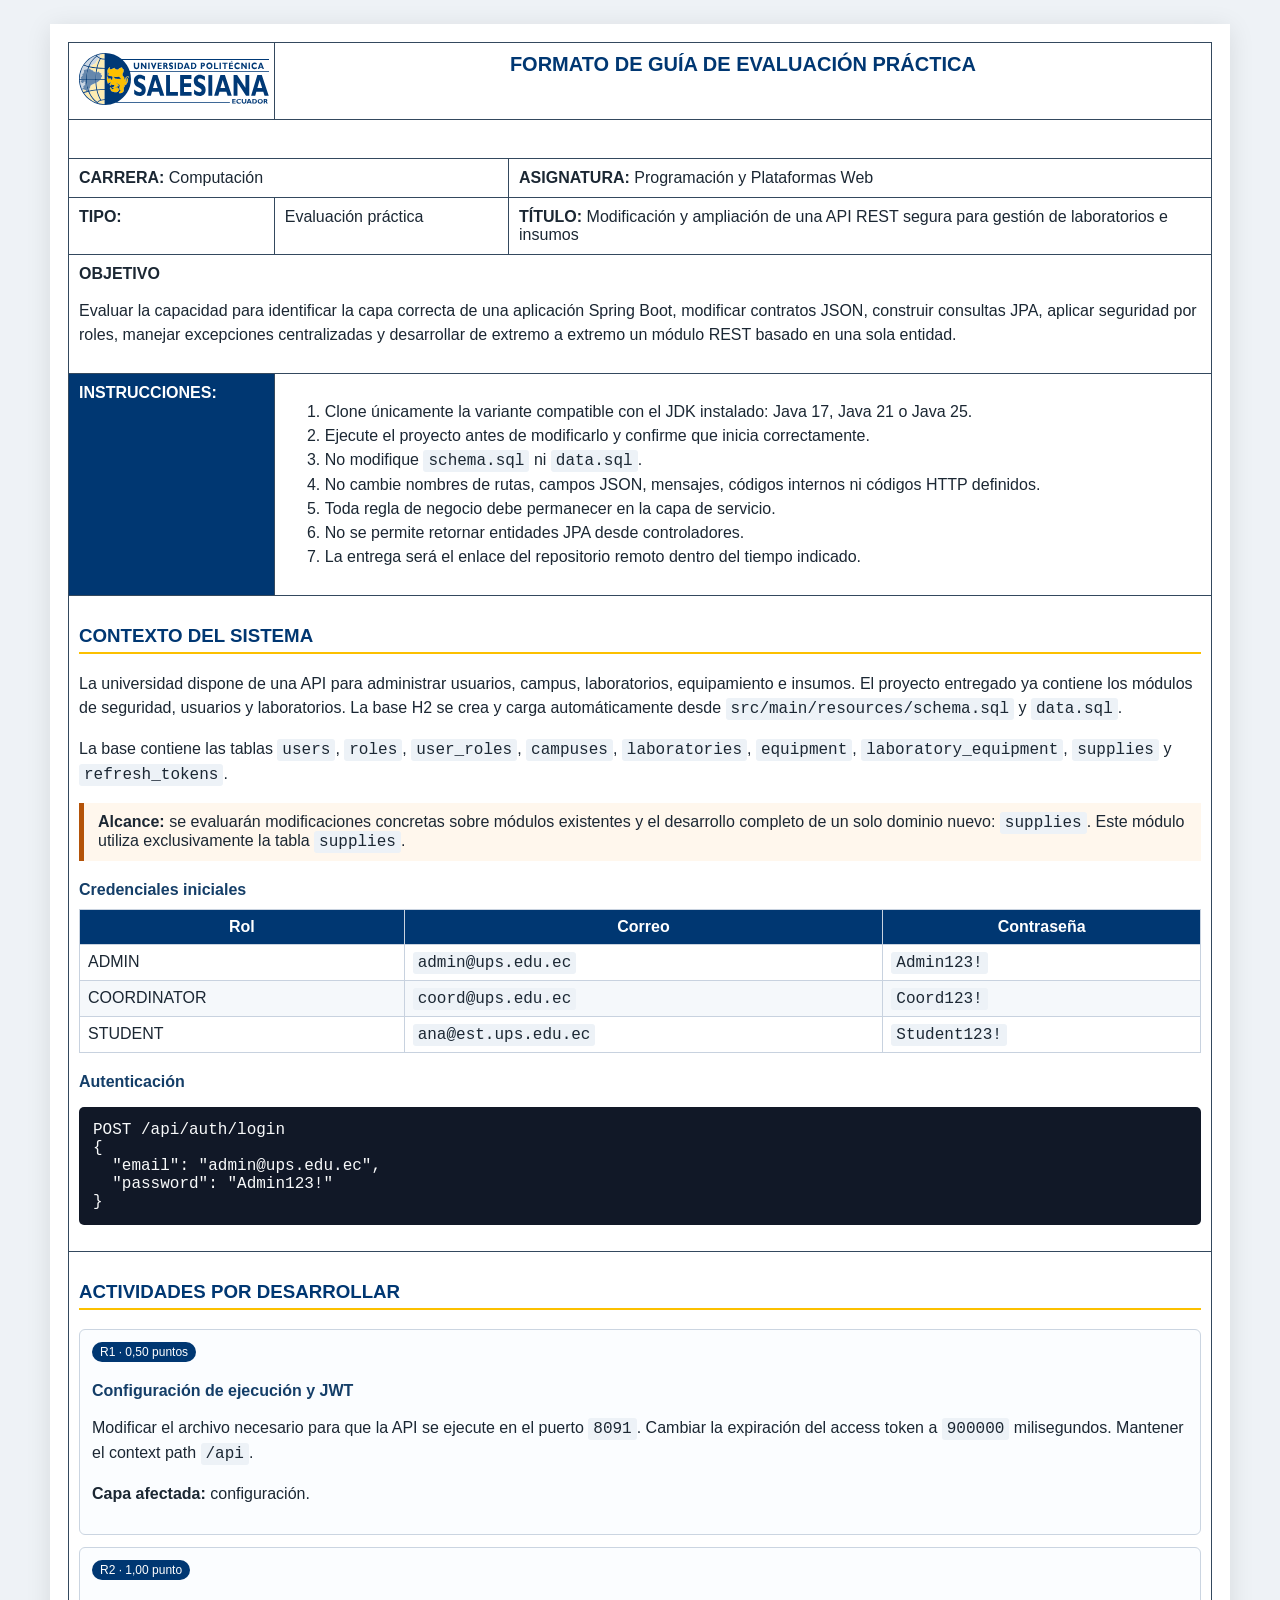
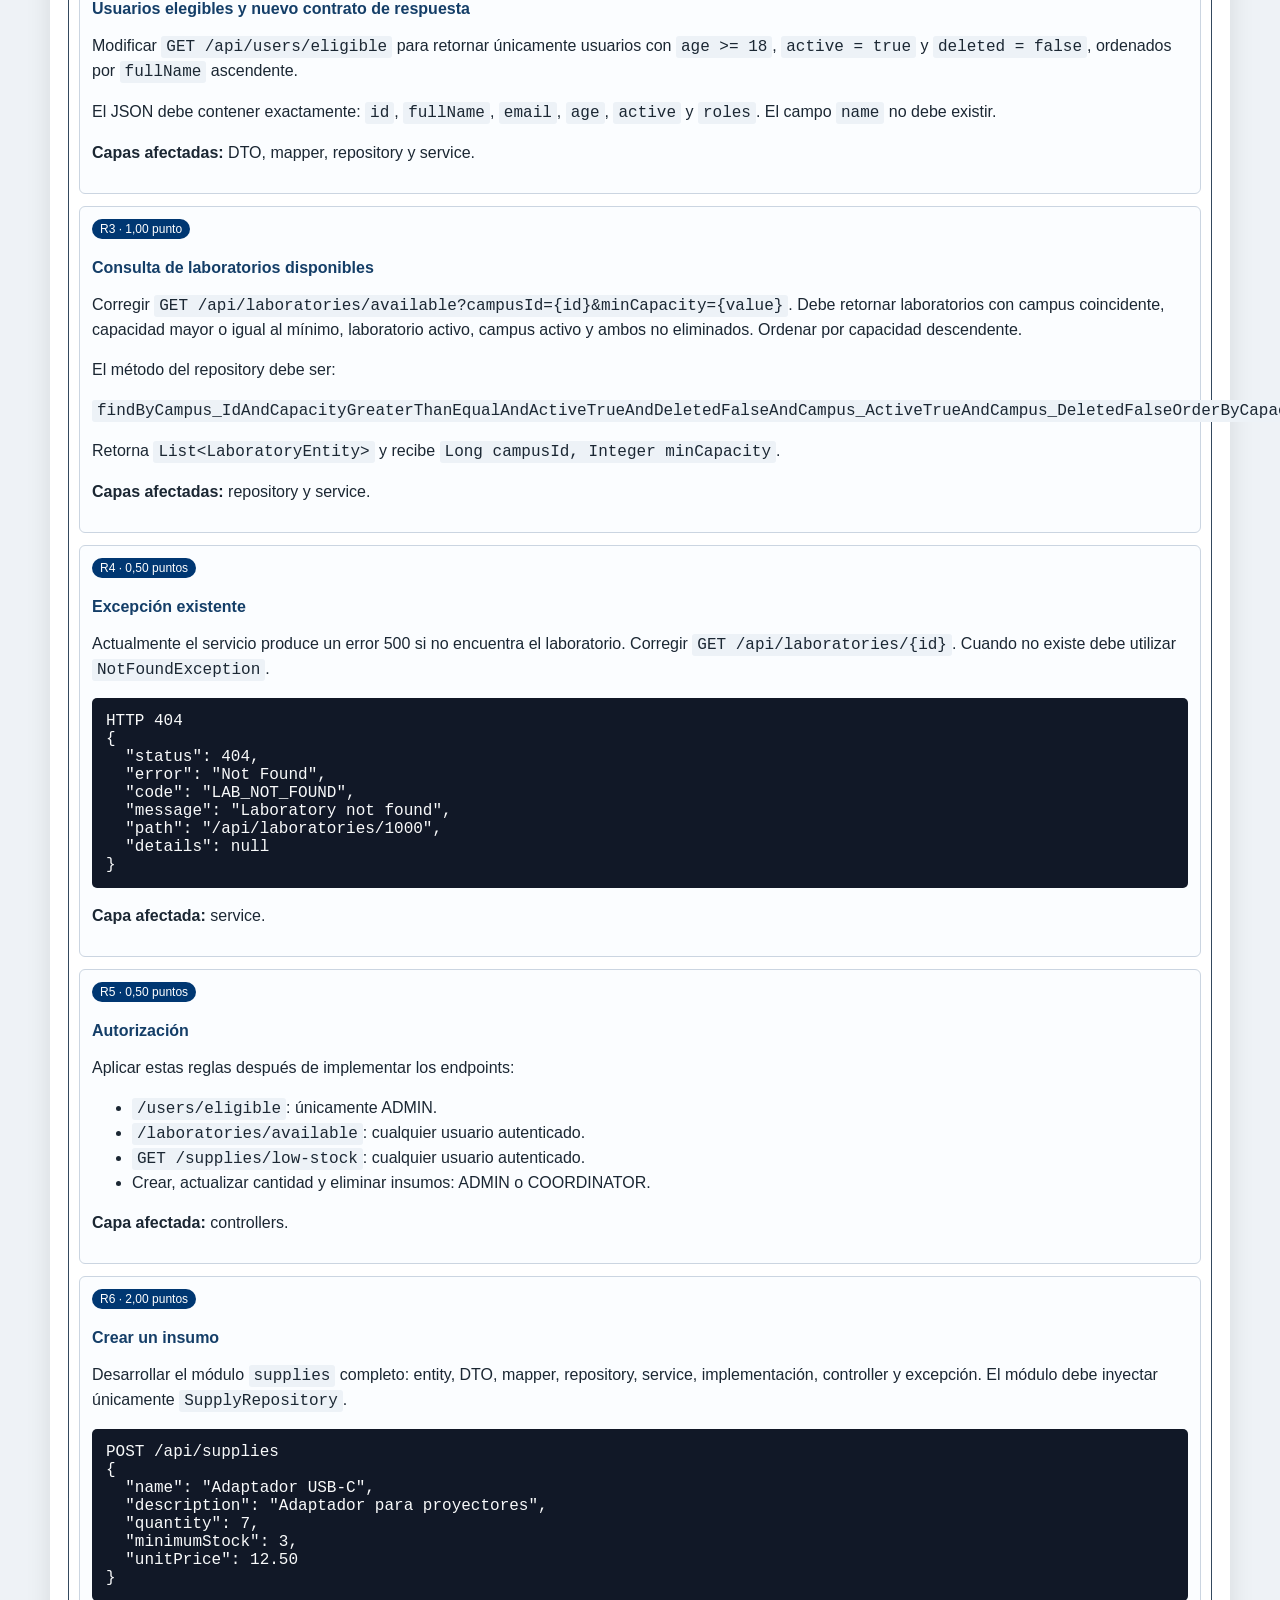
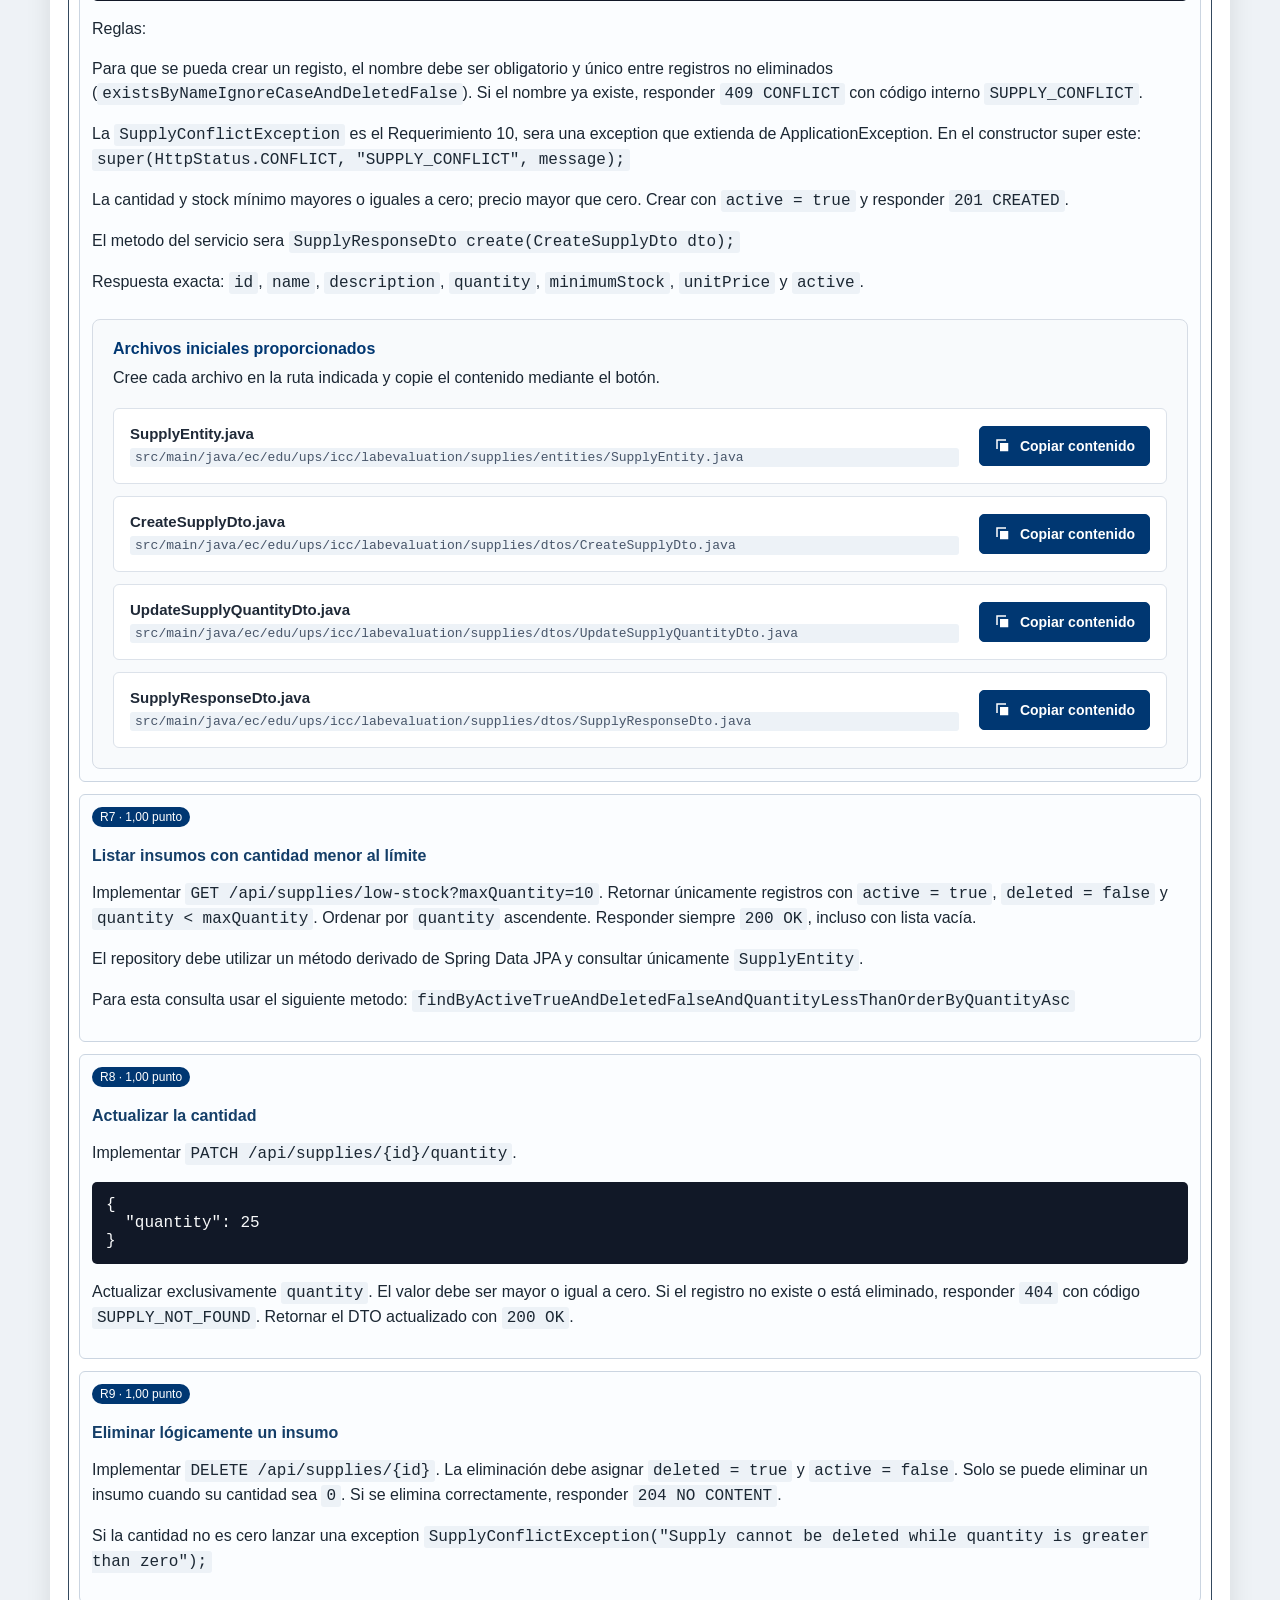
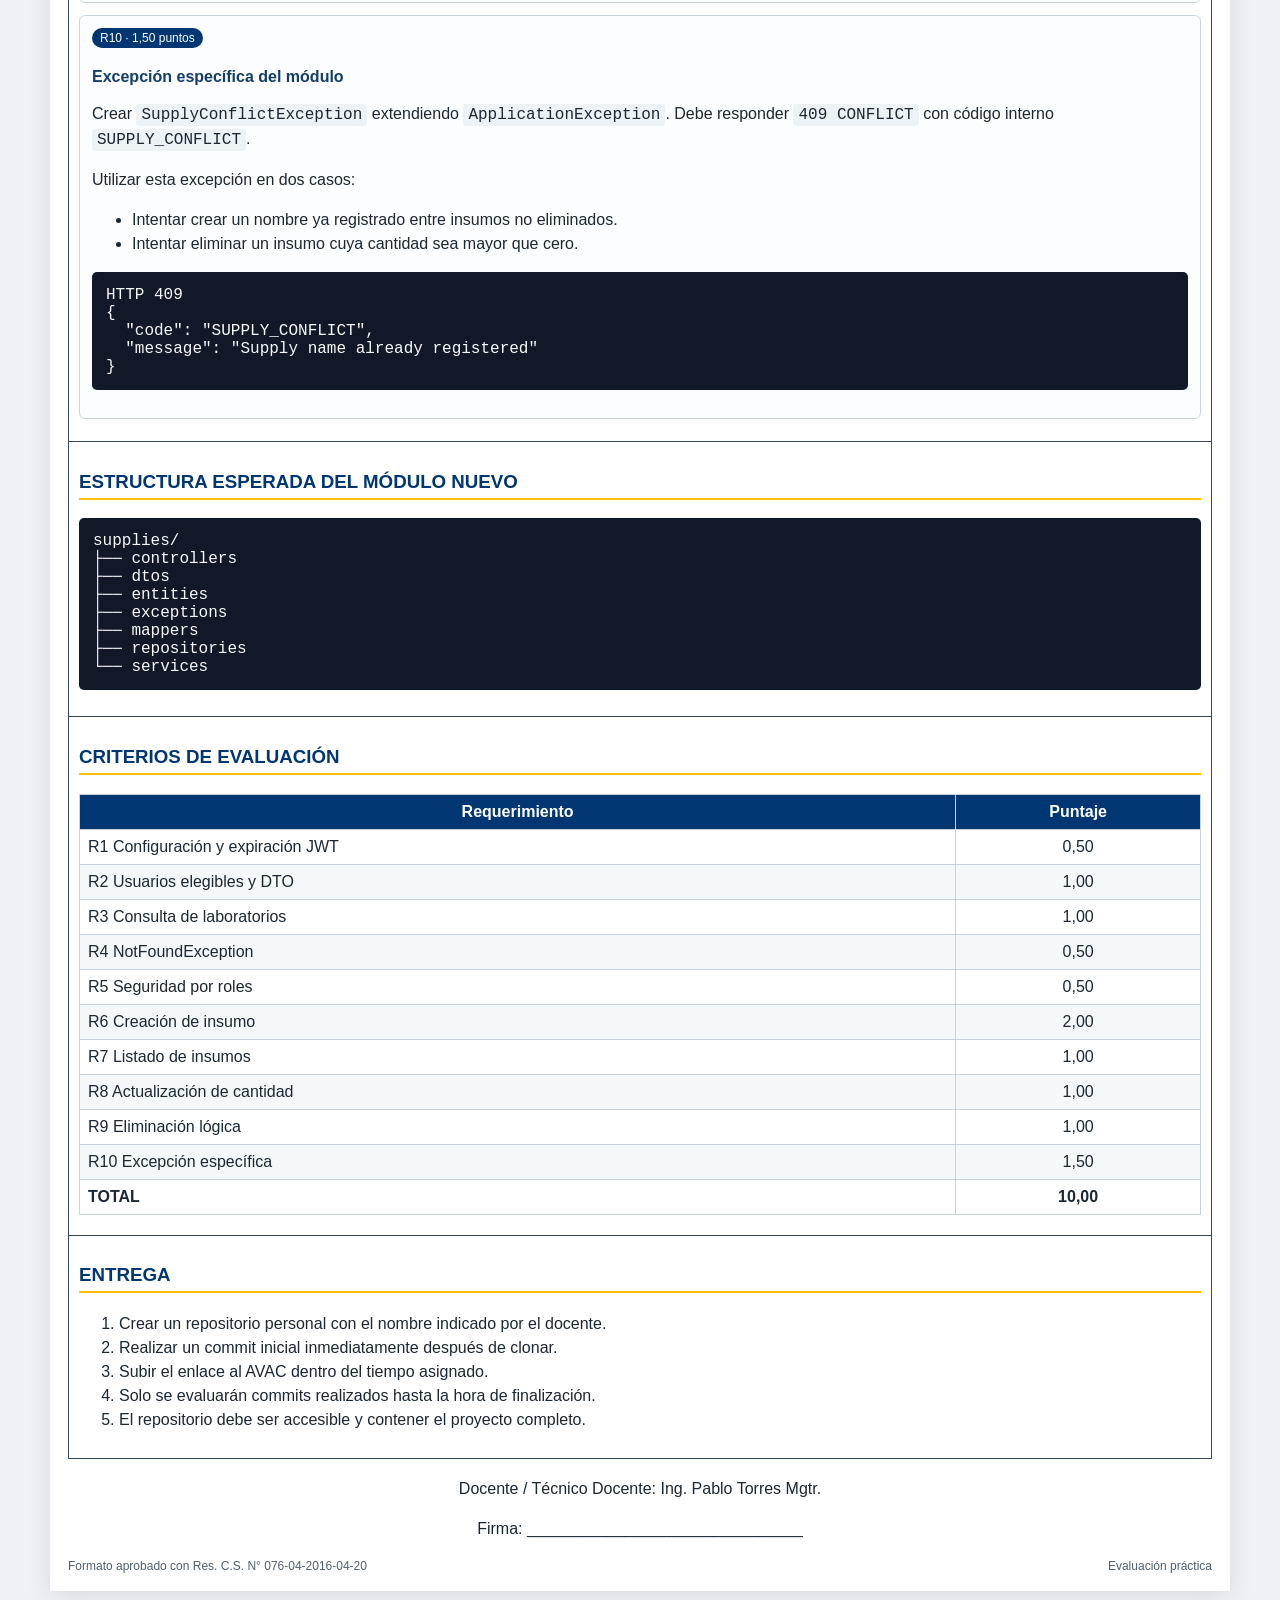
==== evaluacion.html @ 28a73cad "add eva" ====
<!DOCTYPE html>
<html lang="es">

<head>
  <meta charset="UTF-8" />
  <meta
    name="viewport"
    content="width=device-width, initial-scale=1.0"
  />
  <meta
    name="robots"
    content="noindex, nofollow, noarchive"
  />
  <title>Evaluación práctica Spring Boot - Gestión de laboratorios e insumos</title>
  <link
    rel="stylesheet"
    href="css/styles-eva.css"
  />
</head>

<body>
  <div
    id="securityOverlay"
    class="security-overlay"
    aria-hidden="true"
  >
    <div class="security-overlay-content"><strong>Contenido temporalmente oculto</strong>
      <p>Regrese a esta ventana para continuar.</p>
    </div>
  </div>
  <main
    class="page"
    id="practice-content"
  >
    <table class="guide-table">
      <tr>
        <td class="logo-cell"><img
            src="assets/ups-svg-plain.svg"
            alt="Logo UPS"
            class="logo-img"
          ></td>
        <td
          colspan="4"
          class="title-cell"
        >FORMATO DE GUÍA DE EVALUACIÓN PRÁCTICA</td>
      </tr>
      <tr>
        <td colspan="5">&nbsp;</td>
      </tr>
      <tr>
        <td colspan="2"><strong>CARRERA:</strong> Computación</td>
        <td colspan="3"><strong>ASIGNATURA:</strong> Programación y Plataformas Web</td>
      </tr>
      <tr>
        <td><strong>TIPO:</strong></td>
        <td>Evaluación práctica</td>
        <td colspan="3"><strong>TÍTULO:</strong> Modificación y ampliación de una API REST segura para gestión de
          laboratorios e insumos</td>
      </tr>
      <tr>
        <td colspan="5"><strong>OBJETIVO</strong>
          <p>Evaluar la capacidad para identificar la capa correcta de una aplicación Spring Boot, modificar contratos
            JSON, construir consultas JPA, aplicar seguridad por roles, manejar excepciones centralizadas y desarrollar
            de extremo a extremo un módulo REST basado en una sola entidad.</p>
        </td>
      </tr>
      <tr>
        <td class="section-label">INSTRUCCIONES:</td>
        <td
          colspan="4"
          class="section-content"
        >
          <ol>
            <li>Clone únicamente la variante compatible con el JDK instalado: Java 17, Java 21 o Java 25.</li>
            <li>Ejecute el proyecto antes de modificarlo y confirme que inicia correctamente.</li>
            <li>No modifique <code>schema.sql</code> ni <code>data.sql</code>.</li>
            <li>No cambie nombres de rutas, campos JSON, mensajes, códigos internos ni códigos HTTP definidos.</li>
            <li>Toda regla de negocio debe permanecer en la capa de servicio.</li>
            <li>No se permite retornar entidades JPA desde controladores.</li>
            <li>La entrega será el enlace del repositorio remoto dentro del tiempo indicado.</li>
          </ol>
        </td>
      </tr>
      <tr>
        <td colspan="5">
          <h3>CONTEXTO DEL SISTEMA</h3>
          <p>La universidad dispone de una API para administrar usuarios, campus, laboratorios, equipamiento e insumos.
            El proyecto entregado ya contiene los módulos de seguridad, usuarios y laboratorios. La base H2 se crea y
            carga automáticamente desde <code>src/main/resources/schema.sql</code> y <code>data.sql</code>.</p>
          <p>La base contiene las tablas <code>users</code>, <code>roles</code>, <code>user_roles</code>,
            <code>campuses</code>, <code>laboratories</code>, <code>equipment</code>, <code>laboratory_equipment</code>,
            <code>supplies</code> y <code>refresh_tokens</code>.
          </p>
          <div class="warning"><strong>Alcance:</strong> se evaluarán modificaciones concretas sobre módulos existentes
            y el desarrollo completo de un solo dominio nuevo: <code>supplies</code>. Este módulo utiliza exclusivamente
            la tabla <code>supplies</code>.</div>
          <h4>Credenciales iniciales</h4>
          <table class="rubric">
            <thead>
              <tr>
                <th>Rol</th>
                <th>Correo</th>
                <th>Contraseña</th>
              </tr>
            </thead>
            <tbody>
              <tr>
                <td>ADMIN</td>
                <td><code>admin@ups.edu.ec</code></td>
                <td><code>Admin123!</code></td>
              </tr>
              <tr>
                <td>COORDINATOR</td>
                <td><code>coord@ups.edu.ec</code></td>
                <td><code>Coord123!</code></td>
              </tr>
              <tr>
                <td>STUDENT</td>
                <td><code>ana@est.ups.edu.ec</code></td>
                <td><code>Student123!</code></td>
              </tr>
            </tbody>
          </table>
          <h4>Autenticación</h4>
          <pre class="code-line">POST /api/auth/login
{
  "email": "admin@ups.edu.ec",
  "password": "Admin123!"
}</pre>
        </td>
      </tr>
      <tr>
        <td colspan="5">
          <h3>ACTIVIDADES POR DESARROLLAR</h3>
          <div class="requirement"><span class="badge">R1 · 0,50 puntos</span>
            <h4>Configuración de ejecución y JWT</h4>
            <p>Modificar el archivo necesario para que la API se ejecute en el puerto <code>8091</code>. Cambiar la
              expiración del access token a <code>900000</code> milisegundos. Mantener el context path
              <code>/api</code>.
            </p>
            <p><strong>Capa afectada:</strong> configuración.</p>
          </div>
          <div class="requirement"><span class="badge">R2 · 1,00 punto</span>
            <h4>Usuarios elegibles y nuevo contrato de respuesta</h4>
            <p>Modificar <code>GET /api/users/eligible</code> para retornar únicamente usuarios con
              <code>age &gt;= 18</code>, <code>active = true</code> y <code>deleted = false</code>, ordenados por
              <code>fullName</code> ascendente.
            </p>
            <p>El JSON debe contener exactamente: <code>id</code>, <code>fullName</code>, <code>email</code>,
              <code>age</code>, <code>active</code> y <code>roles</code>. El campo <code>name</code> no debe existir.
            </p>
            <p><strong>Capas afectadas:</strong> DTO, mapper, repository y service.</p>
          </div>
          <div class="requirement"><span class="badge">R3 · 1,00 punto</span>
            <h4>Consulta de laboratorios disponibles</h4>
            <p>Corregir <code>GET /api/laboratories/available?campusId={id}&amp;minCapacity={value}</code>. Debe
              retornar laboratorios con campus coincidente, capacidad mayor o igual al mínimo, laboratorio activo,
              campus activo y ambos no eliminados. Ordenar por capacidad descendente.</p>
            <p>El método del repository debe ser:</p>
            <p>
              <code>findByCampus_IdAndCapacityGreaterThanEqualAndActiveTrueAndDeletedFalseAndCampus_ActiveTrueAndCampus_DeletedFalseOrderByCapacityDesc</code>
            </p>
            <p>Retorna <code>List&lt;LaboratoryEntity&gt;</code> y recibe
              <code>Long campusId, Integer minCapacity</code>.
            </p>
            <p><strong>Capas afectadas:</strong> repository y service.</p>
          </div>
          <div class="requirement"><span class="badge">R4 · 0,50 puntos</span>
            <h4>Excepción existente</h4>
            <p>Actualmente el servicio produce un error 500 si no encuentra el laboratorio. Corregir
              <code>GET /api/laboratories/{id}</code>. Cuando no existe debe utilizar <code>NotFoundException</code>.
            </p>
            <pre class="code-line">HTTP 404
{
  "status": 404,
  "error": "Not Found",
  "code": "LAB_NOT_FOUND",
  "message": "Laboratory not found",
  "path": "/api/laboratories/1000",
  "details": null
}</pre>
            <p><strong>Capa afectada:</strong> service.</p>
          </div>
          <div class="requirement"><span class="badge">R5 · 0,50 puntos</span>
            <h4>Autorización</h4>
            <p>Aplicar estas reglas después de implementar los endpoints:</p>
            <ul>
              <li><code>/users/eligible</code>: únicamente ADMIN.</li>
              <li><code>/laboratories/available</code>: cualquier usuario autenticado.</li>
              <li><code>GET /supplies/low-stock</code>: cualquier usuario autenticado.</li>
              <li>Crear, actualizar cantidad y eliminar insumos: ADMIN o COORDINATOR.</li>
            </ul>
            <p><strong>Capa afectada:</strong> controllers.</p>
          </div>

          <div class="requirement"><span class="badge">R6 · 2,00 puntos</span>
            <h4>Crear un insumo</h4>
            <p>Desarrollar el módulo <code>supplies</code> completo: entity, DTO, mapper, repository, service,
              implementación, controller y excepción. El módulo debe inyectar únicamente <code>SupplyRepository</code>.
            </p>
            <pre class="code-line">POST /api/supplies
{
  "name": "Adaptador USB-C",
  "description": "Adaptador para proyectores",
  "quantity": 7,
  "minimumStock": 3,
  "unitPrice": 12.50
}</pre>
            <p>Reglas:</p>
            <p>Para que se pueda crear un registo, el nombre debe ser obligatorio y único entre registros no
              eliminados (<code>existsByNameIgnoreCaseAndDeletedFalse</code>). Si el nombre ya existe, responder
              <code>409 CONFLICT</code> con código interno <code>SUPPLY_CONFLICT</code>.
            </p>

            <p>La <code>SupplyConflictException</code> es el Requerimiento 10, sera una exception que extienda de
              ApplicationException. En el
              constructor super este: <code>super(HttpStatus.CONFLICT, "SUPPLY_CONFLICT", message);
            </code> </p>

            <p>
              La cantidad y stock mínimo mayores o
              iguales a cero; precio mayor que cero. Crear con <code>active = true</code> y responder
              <code>201 CREATED</code>.
            </p>

            <p>El metodo del servicio sera <code>
    SupplyResponseDto create(CreateSupplyDto dto);

            </code></p>

            <p>Respuesta exacta: <code>id</code>, <code>name</code>, <code>description</code>, <code>quantity</code>,
              <code>minimumStock</code>, <code>unitPrice</code> y <code>active</code>.
            </p>
            <div class="starter-files">
              <h5>Archivos iniciales proporcionados</h5>
              <p class="starter-files-description">Cree cada archivo en la ruta indicada y copie el contenido mediante
                el botón.</p>
              <div class="starter-file-card">
                <div class="starter-file-information">
                  <strong>SupplyEntity.java</strong><code>src/main/java/ec/edu/ups/icc/labevaluation/supplies/entities/SupplyEntity.java</code>
                </div><button
                  type="button"
                  class="copy-file-button"
                  data-copy-source="supply-entity-source"
                  onclick="copyStarterFile(this)"
                ><svg
                    viewBox="0 0 24 24"
                    aria-hidden="true"
                    class="copy-icon"
                  >
                    <path
                      d="M8 8h11v11H8V8Zm-3 8H3V3h13v2H5v11Z"
                      fill="currentColor"
                    />
                  </svg><span>Copiar contenido</span></button>
              </div>
              <div class="starter-file-card">
                <div class="starter-file-information">
                  <strong>CreateSupplyDto.java</strong><code>src/main/java/ec/edu/ups/icc/labevaluation/supplies/dtos/CreateSupplyDto.java</code>
                </div><button
                  type="button"
                  class="copy-file-button"
                  data-copy-source="create-supply-dto-source"
                  onclick="copyStarterFile(this)"
                ><svg
                    viewBox="0 0 24 24"
                    aria-hidden="true"
                    class="copy-icon"
                  >
                    <path
                      d="M8 8h11v11H8V8Zm-3 8H3V3h13v2H5v11Z"
                      fill="currentColor"
                    />
                  </svg><span>Copiar contenido</span></button>
              </div>
              <div class="starter-file-card">
                <div class="starter-file-information">
                  <strong>UpdateSupplyQuantityDto.java</strong><code>src/main/java/ec/edu/ups/icc/labevaluation/supplies/dtos/UpdateSupplyQuantityDto.java</code>
                </div><button
                  type="button"
                  class="copy-file-button"
                  data-copy-source="update-supply-dto-source"
                  onclick="copyStarterFile(this)"
                ><svg
                    viewBox="0 0 24 24"
                    aria-hidden="true"
                    class="copy-icon"
                  >
                    <path
                      d="M8 8h11v11H8V8Zm-3 8H3V3h13v2H5v11Z"
                      fill="currentColor"
                    />
                  </svg><span>Copiar contenido</span></button>
              </div>
              <div class="starter-file-card">
                <div class="starter-file-information">
                  <strong>SupplyResponseDto.java</strong><code>src/main/java/ec/edu/ups/icc/labevaluation/supplies/dtos/SupplyResponseDto.java</code>
                </div><button
                  type="button"
                  class="copy-file-button"
                  data-copy-source="supply-response-dto-source"
                  onclick="copyStarterFile(this)"
                ><svg
                    viewBox="0 0 24 24"
                    aria-hidden="true"
                    class="copy-icon"
                  >
                    <path
                      d="M8 8h11v11H8V8Zm-3 8H3V3h13v2H5v11Z"
                      fill="currentColor"
                    />
                  </svg><span>Copiar contenido</span></button>
              </div>
            </div>
            <template id="supply-entity-source">package ec.edu.ups.icc.labevaluation.supplies.entities;

              import java.math.BigDecimal;

              import ec.edu.ups.icc.labevaluation.core.entities.BaseEntity;
              import jakarta.persistence.Column;
              import jakarta.persistence.Entity;
              import jakarta.persistence.Table;

              @Entity
              @Table(name = "supplies")
              public class SupplyEntity extends BaseEntity {

              @Column(nullable = false, unique = true, length = 120)
              private String name;

              @Column(length = 250)
              private String description;

              @Column(nullable = false)
              private Integer quantity;

              @Column(name = "minimum_stock", nullable = false)
              private Integer minimumStock;

              @Column(name = "unit_price", nullable = false, precision = 10, scale = 2)
              private BigDecimal unitPrice;

              @Column(nullable = false)
              private boolean active = true;

              public String getName() {
              return name;
              }

              public void setName(String name) {
              this.name = name;
              }

              public String getDescription() {
              return description;
              }

              public void setDescription(String description) {
              this.description = description;
              }

              public Integer getQuantity() {
              return quantity;
              }

              public void setQuantity(Integer quantity) {
              this.quantity = quantity;
              }

              public Integer getMinimumStock() {
              return minimumStock;
              }

              public void setMinimumStock(Integer minimumStock) {
              this.minimumStock = minimumStock;
              }

              public BigDecimal getUnitPrice() {
              return unitPrice;
              }

              public void setUnitPrice(BigDecimal unitPrice) {
              this.unitPrice = unitPrice;
              }

              public boolean isActive() {
              return active;
              }

              public void setActive(boolean active) {
              this.active = active;
              }
              }
            </template>
            <template id="create-supply-dto-source">package ec.edu.ups.icc.labevaluation.supplies.dtos;

              import java.math.BigDecimal;

              import jakarta.validation.constraints.DecimalMin;
              import jakarta.validation.constraints.Min;
              import jakarta.validation.constraints.NotBlank;
              import jakarta.validation.constraints.NotNull;
              import jakarta.validation.constraints.Size;

              public record CreateSupplyDto(
              @NotBlank @Size(max = 120) String name,
              @Size(max = 250) String description,
              @NotNull @Min(0) Integer quantity,
              @NotNull @Min(0) Integer minimumStock,
              @NotNull @DecimalMin(value = "0.01") BigDecimal unitPrice) {
              }
            </template>
            <template id="update-supply-dto-source">package ec.edu.ups.icc.labevaluation.supplies.dtos;

              import jakarta.validation.constraints.Min;
              import jakarta.validation.constraints.NotNull;

              public record UpdateSupplyQuantityDto(
              @NotNull @Min(0) Integer quantity) {
              }
            </template>
            <template id="supply-response-dto-source">package ec.edu.ups.icc.labevaluation.supplies.dtos;

              import java.math.BigDecimal;

              public record SupplyResponseDto(
              Long id,
              String name,
              String description,
              Integer quantity,
              Integer minimumStock,
              BigDecimal unitPrice,
              Boolean active) {
              }
            </template>
          </div>

          <div class="requirement"><span class="badge">R7 · 1,00 punto</span>
            <h4>Listar insumos con cantidad menor al límite</h4>
            <p>Implementar <code>GET /api/supplies/low-stock?maxQuantity=10</code>. Retornar únicamente registros con
              <code>active = true</code>, <code>deleted = false</code> y <code>quantity &lt; maxQuantity</code>. Ordenar
              por <code>quantity</code> ascendente. Responder siempre <code>200 OK</code>, incluso con lista vacía.
            </p>
            <p>El repository debe utilizar un método derivado de Spring Data JPA y consultar únicamente
              <code>SupplyEntity</code>.
            </p>

            <p>Para esta consulta usar el siguiente metodo:
              <code>findByActiveTrueAndDeletedFalseAndQuantityLessThanOrderByQuantityAsc</code>
            </p>
          </div>

          <div class="requirement"><span class="badge">R8 · 1,00 punto</span>
            <h4>Actualizar la cantidad</h4>
            <p>Implementar <code>PATCH /api/supplies/{id}/quantity</code>.</p>
            <pre class="code-line">{
  "quantity": 25
}</pre>
            <p>Actualizar exclusivamente <code>quantity</code>. El valor debe ser mayor o igual a cero. Si el registro
              no existe o está eliminado, responder <code>404</code> con código <code>SUPPLY_NOT_FOUND</code>. Retornar
              el DTO actualizado con <code>200 OK</code>.</p>
          </div>

          <div class="requirement"><span class="badge">R9 · 1,00 punto</span>
            <h4>Eliminar lógicamente un insumo</h4>
            <p>Implementar <code>DELETE /api/supplies/{id}</code>. La eliminación debe asignar
              <code>deleted = true</code> y <code>active = false</code>. Solo se puede eliminar un insumo cuando su
              cantidad sea <code>0</code>. Si se elimina correctamente, responder <code>204 NO CONTENT</code>.
            </p>
            <p>Si la cantidad no es cero lanzar una exception
              <code>SupplyConflictException("Supply cannot be deleted while quantity is greater than zero");</code>
            </p>
          </div>

          <div class="requirement"><span class="badge">R10 · 1,50 puntos</span>
            <h4>Excepción específica del módulo</h4>
            <p>Crear <code>SupplyConflictException</code> extendiendo <code>ApplicationException</code>. Debe responder
              <code>409 CONFLICT</code> con código interno <code>SUPPLY_CONFLICT</code>.
            </p>
            <p>Utilizar esta excepción en dos casos:</p>
            <ul>
              <li>Intentar crear un nombre ya registrado entre insumos no eliminados.</li>
              <li>Intentar eliminar un insumo cuya cantidad sea mayor que cero.</li>
            </ul>
            <pre class="code-line">HTTP 409
{
  "code": "SUPPLY_CONFLICT",
  "message": "Supply name already registered"
}</pre>
          </div>
        </td>
      </tr>
      <tr>
        <td colspan="5">
          <h3>ESTRUCTURA ESPERADA DEL MÓDULO NUEVO</h3>
          <pre class="code-line">supplies/
├── controllers
├── dtos
├── entities
├── exceptions
├── mappers
├── repositories
└── services</pre>
        </td>
      </tr>
      <tr>
        <td colspan="5">
          <h3>CRITERIOS DE EVALUACIÓN</h3>
          <table class="rubric">
            <thead>
              <tr>
                <th>Requerimiento</th>
                <th>Puntaje</th>
              </tr>
            </thead>
            <tbody>
              <tr>
                <td>R1 Configuración y expiración JWT</td>
                <td class="center">0,50</td>
              </tr>
              <tr>
                <td>R2 Usuarios elegibles y DTO</td>
                <td class="center">1,00</td>
              </tr>
              <tr>
                <td>R3 Consulta de laboratorios</td>
                <td class="center">1,00</td>
              </tr>
              <tr>
                <td>R4 NotFoundException</td>
                <td class="center">0,50</td>
              </tr>
              <tr>
                <td>R5 Seguridad por roles</td>
                <td class="center">0,50</td>
              </tr>
              <tr>
                <td>R6 Creación de insumo</td>
                <td class="center">2,00</td>
              </tr>
              <tr>
                <td>R7 Listado de insumos</td>
                <td class="center">1,00</td>
              </tr>
              <tr>
                <td>R8 Actualización de cantidad</td>
                <td class="center">1,00</td>
              </tr>
              <tr>
                <td>R9 Eliminación lógica</td>
                <td class="center">1,00</td>
              </tr>
              <tr>
                <td>R10 Excepción específica</td>
                <td class="center">1,50</td>
              </tr>
              <tr>
                <td><strong>TOTAL</strong></td>
                <td class="center"><strong>10,00</strong></td>
              </tr>
            </tbody>
          </table>
        </td>
      </tr>
      <tr>
        <td colspan="5">
          <h3>ENTREGA</h3>
          <ol>
            <li>Crear un repositorio personal con el nombre indicado por el docente.</li>
            <li>Realizar un commit inicial inmediatamente después de clonar.</li>
            <li>Subir el enlace al AVAC dentro del tiempo asignado.</li>
            <li>Solo se evaluarán commits realizados hasta la hora de finalización.</li>
            <li>El repositorio debe ser accesible y contener el proyecto completo.</li>
          </ol>
        </td>
      </tr>
    </table>
    <div style="text-align:center;margin:18px auto">
      <p class="signature">Docente / Técnico Docente: Ing. Pablo Torres Mgtr.</p>
      <p>Firma: _______________________________</p>
    </div>
    <div class="footer"><span>Formato aprobado con Res. C.S. N° 076-04-2016-04-20</span><span>Evaluación práctica</span>
    </div>
  </main>
  <script src="js/protection-security-overlay.js"></script>
  <script src="js/protection.js"></script>
  <script>
    async function copyStarterFile(button) {
      const source = document.getElementById(button.dataset.copySource);
      const text = button.querySelector("span");
      if (!source) { showCopyStatus(button, text, "No se encontró el contenido", "copy-error"); return; }
      const content = source.content.textContent.replace(/^\s*\n/, "").replace(/\s+$/, "");
      try { await copyTextToClipboard(content); showCopyStatus(button, text, "Contenido copiado", "copy-success"); }
      catch (error) { console.error(error); showCopyStatus(button, text, "Error al copiar", "copy-error"); }
    }
    async function copyTextToClipboard(content) {
      if (navigator.clipboard && typeof navigator.clipboard.writeText === "function") { await navigator.clipboard.writeText(content); return; }
      const textarea = document.createElement("textarea"); textarea.value = content; textarea.setAttribute("readonly", ""); textarea.style.position = "fixed"; textarea.style.top = "-9999px"; document.body.appendChild(textarea); textarea.select(); const copied = document.execCommand("copy"); document.body.removeChild(textarea); if (!copied) throw new Error("Copia rechazada");
    }
    function showCopyStatus(button, text, message, className) { button.classList.remove("copy-success", "copy-error"); button.classList.add(className); text.textContent = message; setTimeout(() => { button.classList.remove("copy-success", "copy-error"); text.textContent = "Copiar contenido"; }, 2000); }
  </script>
</body>

</html>
---- css/styles-eva.css ----
:root {
    --blue: #003772;
    --gold: #fcc000;
    --line: #c8d2df;
    --soft: #f5f8fb;
    --text: #1b2733;
}

* {
    box-sizing: border-box;
}

html,
body {
    margin: 0;
    background: #eef2f6;
    color: var(--text);
    font-family: Arial, Helvetica, sans-serif;
}

body {
    -webkit-user-select: none;
    user-select: none;
}

.page {
    width: min(1180px, 96vw);
    margin: 24px auto;
    background: #fff;
    padding: 18px;
    box-shadow: 0 4px 24px rgba(0, 0, 0, .10);
}

.guide-table {
    width: 100%;
    border-collapse: collapse;
    table-layout: fixed;
}

.guide-table td {
    border: 1px solid #34495e;
    padding: 10px;
    vertical-align: top;
}

.logo-cell {
    width: 18%;
    text-align: center;
}

.logo-img {
    max-width: 190px;
    max-height: 85px;
}

.title-cell {
    text-align: center;
    font-weight: 700;
    font-size: 20px;
    color: var(--blue);
}

.section-label {
    width: 18%;
    background: var(--blue);
    color: #fff;
    font-weight: 700;
}

h3 {
    color: var(--blue);
    border-bottom: 2px solid var(--gold);
    padding-bottom: 5px;
}

h4 {
    color: #143e68;
    margin: 20px 0 8px;
}

p,
li {
    line-height: 1.5;
}

code,
pre {
    font-family: ui-monospace, SFMono-Regular, Menlo, Consolas, monospace;
}

code {
    background: #edf2f7;
    padding: 2px 5px;
    border-radius: 3px;
}

.code-line {
    white-space: pre-wrap;
    background: #111827;
    color: #f9fafb;
    padding: 14px;
    border-radius: 5px;
    overflow: auto;
    user-select: none;
}

.rubric {
    width: 100%;
    border-collapse: collapse;
    margin: 10px 0;
}

.rubric th,
.rubric td {
    border: 1px solid var(--line);
    padding: 8px;
}

.rubric th {
    background: var(--blue);
    color: #fff;
}

.rubric tr:nth-child(even) td {
    background: var(--soft);
}

.center {
    text-align: center;
}

.warning {
    border-left: 5px solid #b45309;
    background: #fff7ed;
    padding: 10px 14px;
}

.requirement {
    border: 1px solid #cbd5e1;
    padding: 12px;
    margin: 12px 0;
    border-radius: 6px;
    background: #fbfdff;
}

.badge {
    display: inline-block;
    background: var(--blue);
    color: #fff;
    padding: 3px 8px;
    border-radius: 12px;
    font-size: 12px;
}

.footer {
    display: flex;
    justify-content: space-between;
    margin-top: 16px;
    font-size: 12px;
    color: #52606d;
}

.security-overlay {
    position: fixed;
    inset: 0;
    background: rgba(0, 20, 45, .97);
    color: #fff;
    display: none;
    place-items: center;
    z-index: 9999;
    text-align: center;
}

.security-overlay.visible {
    display: grid;
}

.security-overlay-content {
    max-width: 460px;
    padding: 30px;
    border: 1px solid rgba(255, 255, 255, .35);
}

@media print {
    body {
        display: none !important;
    }
}

@media (max-width:800px) {
    .page {
        width: 100%;
        margin: 0;
        padding: 6px
    }

    .guide-table {
        table-layout: auto
    }

    .logo-cell {
        width: auto
    }
}


.starter-files {
    margin-top: 24px;
    padding: 20px;
    border: 1px solid #d6dce5;
    border-radius: 8px;
    background: #f8fafc;
}

.starter-files h5 {
    margin: 0 0 8px;
    font-size: 16px;
    color: #003772;
}

.starter-files-description {
    margin: 0 0 18px;
}

.starter-file-card {
    display: flex;
    align-items: center;
    justify-content: space-between;
    gap: 20px;
    margin-top: 12px;
    padding: 16px;
    border: 1px solid #dce2ea;
    border-radius: 6px;
    background: #fff;
}

.starter-file-information {
    display: flex;
    flex: 1;
    flex-direction: column;
    gap: 6px;
    min-width: 0;
}

.starter-file-information strong {
    color: #1f2937;
    font-size: 15px;
}

.starter-file-information code {
    display: block;
    overflow-wrap: anywhere;
    color: #475569;
    font-size: 13px;
}

.copy-file-button {
    display: inline-flex;
    align-items: center;
    justify-content: center;
    gap: 8px;
    min-width: 165px;
    padding: 10px 14px;
    border: 1px solid #003772;
    border-radius: 5px;
    background: #003772;
    color: #fff;
    font-family: inherit;
    font-size: 14px;
    font-weight: 600;
    cursor: pointer;
    transition: background-color .2s, border-color .2s, transform .1s;
}

.copy-file-button:hover {
    border-color: #07508e;
    background: #07508e;
}

.copy-file-button:active {
    transform: translateY(1px);
}

.copy-file-button.copy-success {
    border-color: #176b3a;
    background: #176b3a;
}

.copy-file-button.copy-error {
    border-color: #a61b1b;
    background: #a61b1b;
}

.copy-icon {
    width: 18px;
    height: 18px;
    flex-shrink: 0;
}

@media (max-width:720px) {
    .starter-file-card {
        align-items: stretch;
        flex-direction: column;
    }

    .copy-file-button {
        width: 100%;
    }
}
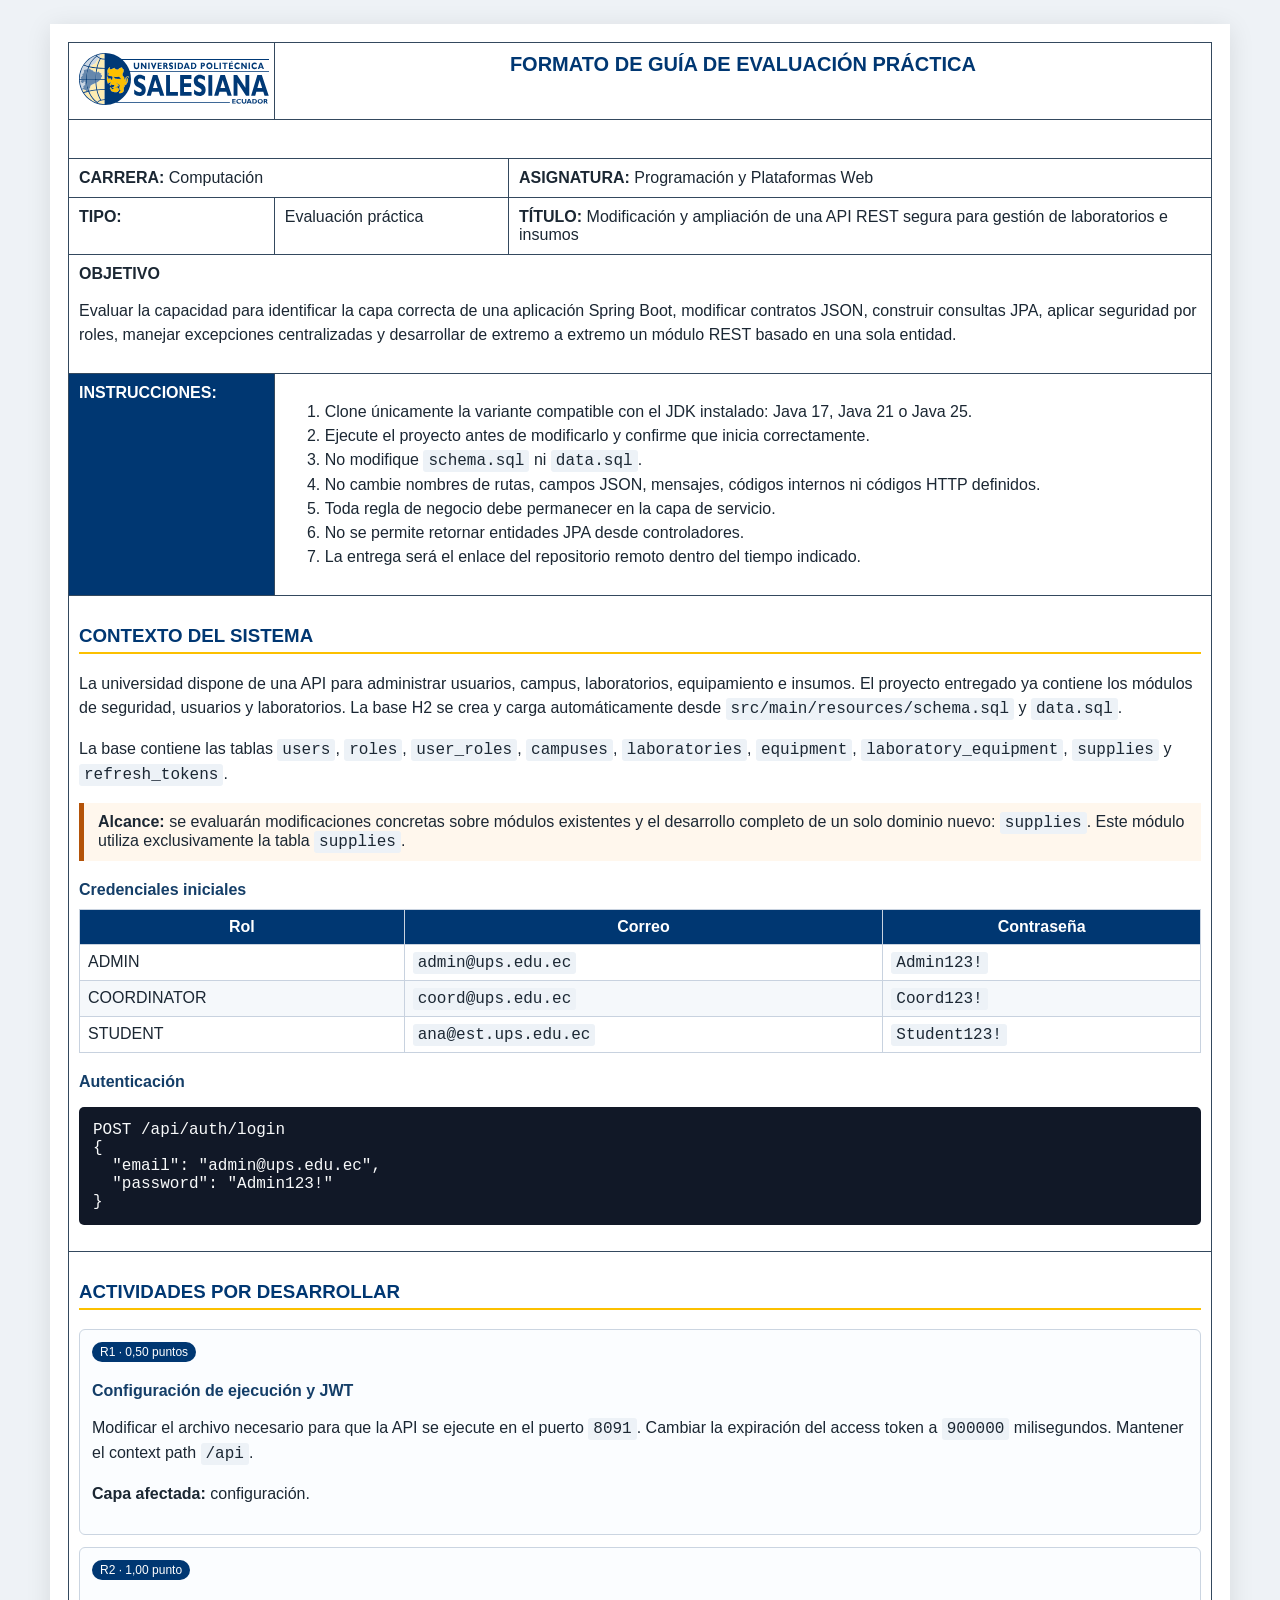
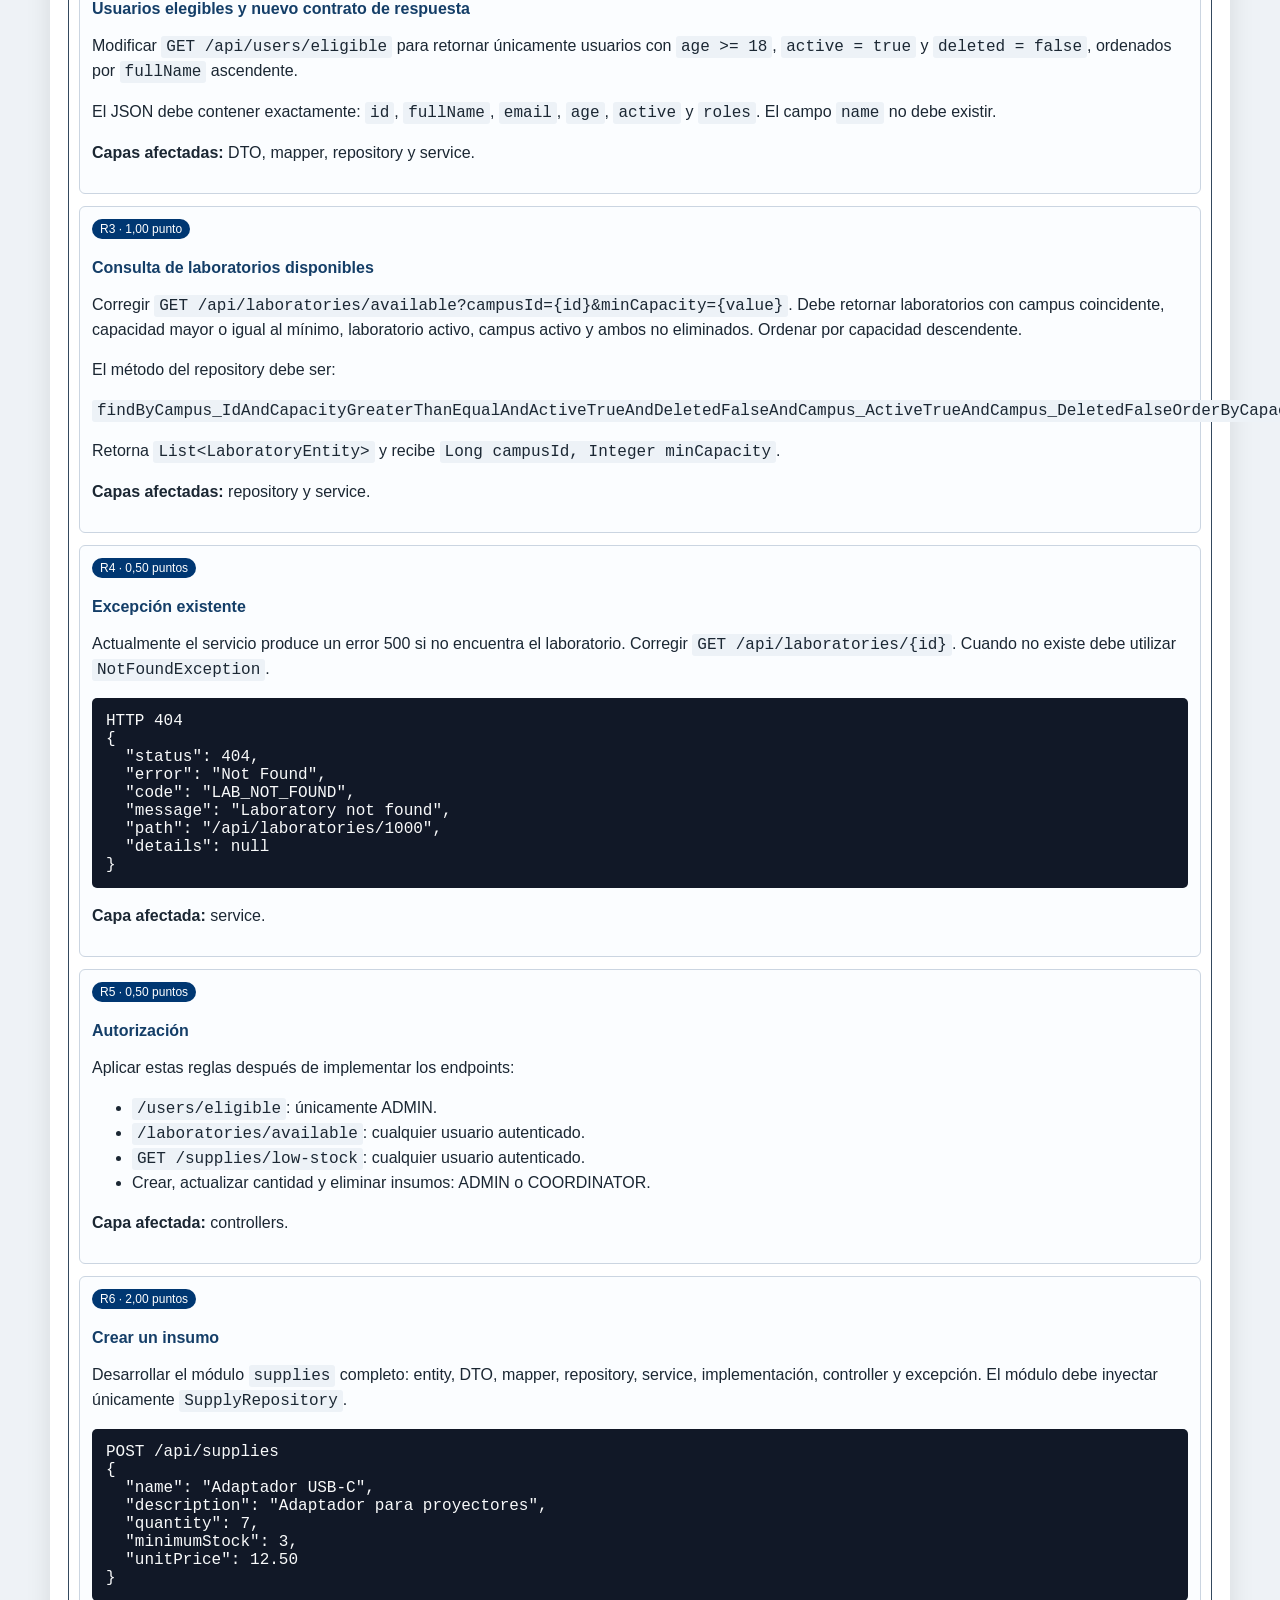
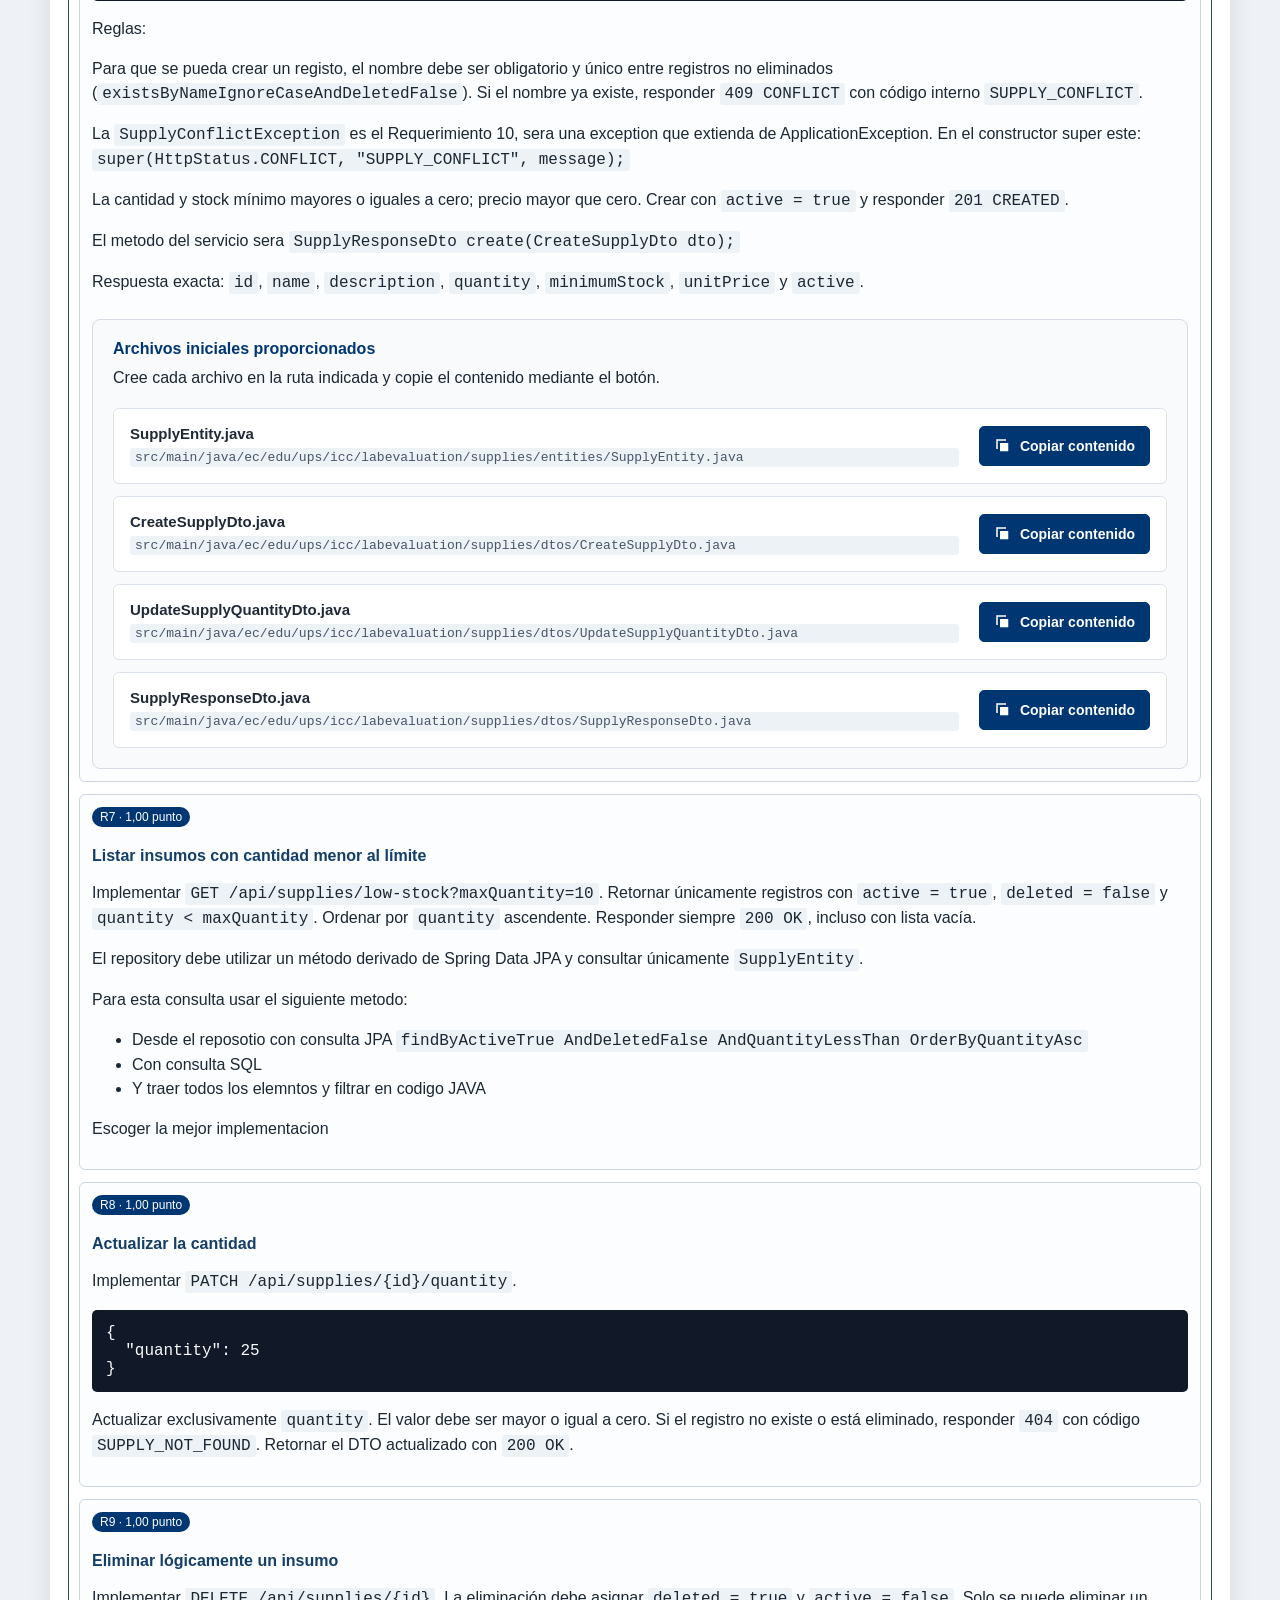
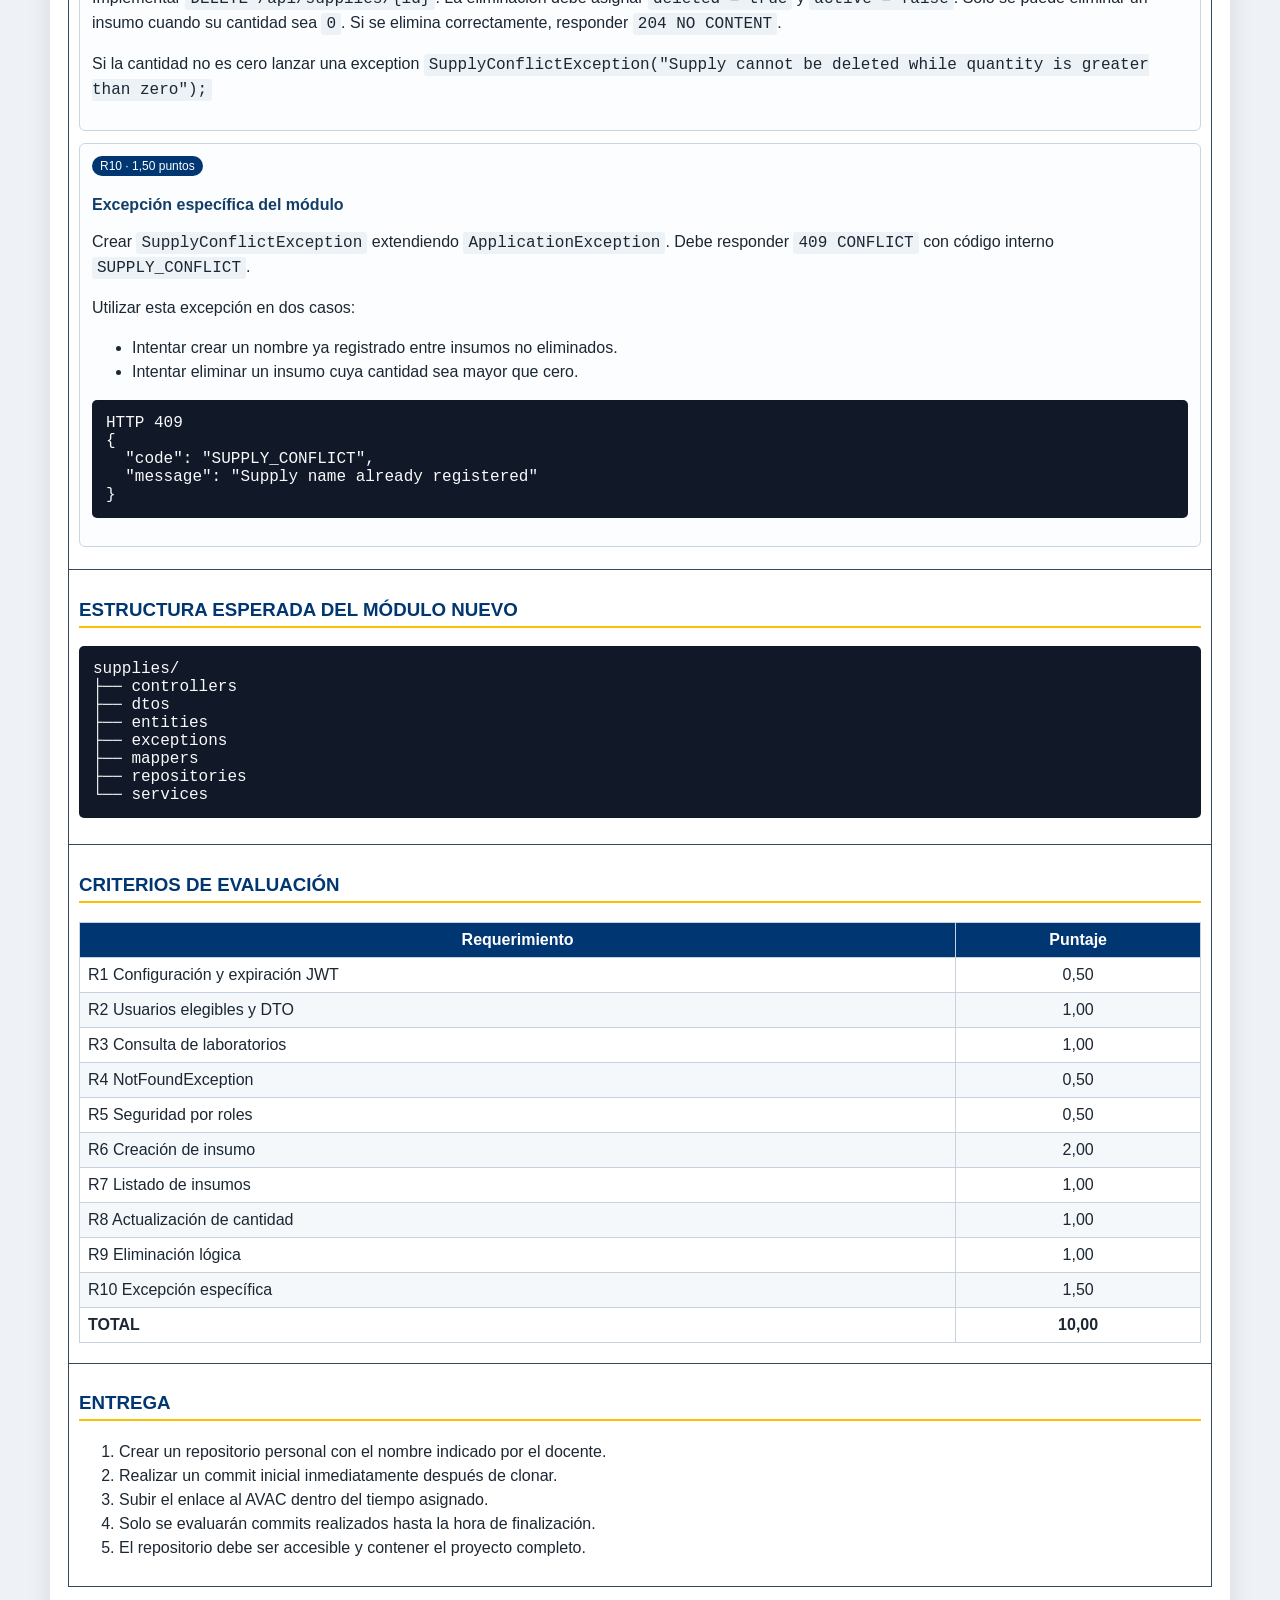
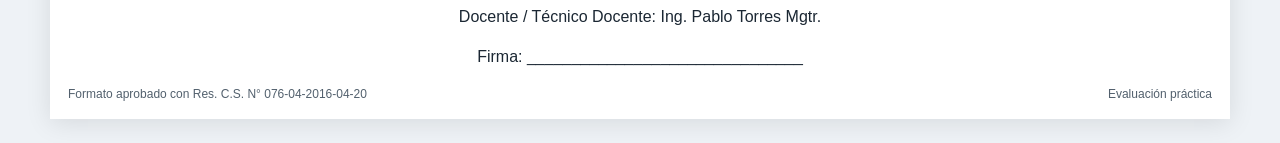
==== commit f54fb7ee: "upd" ====
--- a/evaluacion.html
+++ b/evaluacion.html
@@ -446,8 +446,21 @@
             </p>
 
             <p>Para esta consulta usar el siguiente metodo:
-              <code>findByActiveTrueAndDeletedFalseAndQuantityLessThanOrderByQuantityAsc</code>
-            </p>
+
+
+            </p>
+            <ul>
+              <li>Desde el reposotio con consulta JPA
+                <code>findByActiveTrue
+                  AndDeletedFalse
+                  AndQuantityLessThan 
+                  OrderByQuantityAsc</code>
+              </li>
+              <li>Con consulta SQL</li>
+              <li>Y traer todos los elemntos y filtrar en codigo JAVA</li>
+
+            </ul>
+            <p>Escoger la mejor implementacion</p>
           </div>
 
           <div class="requirement"><span class="badge">R8 · 1,00 punto</span>
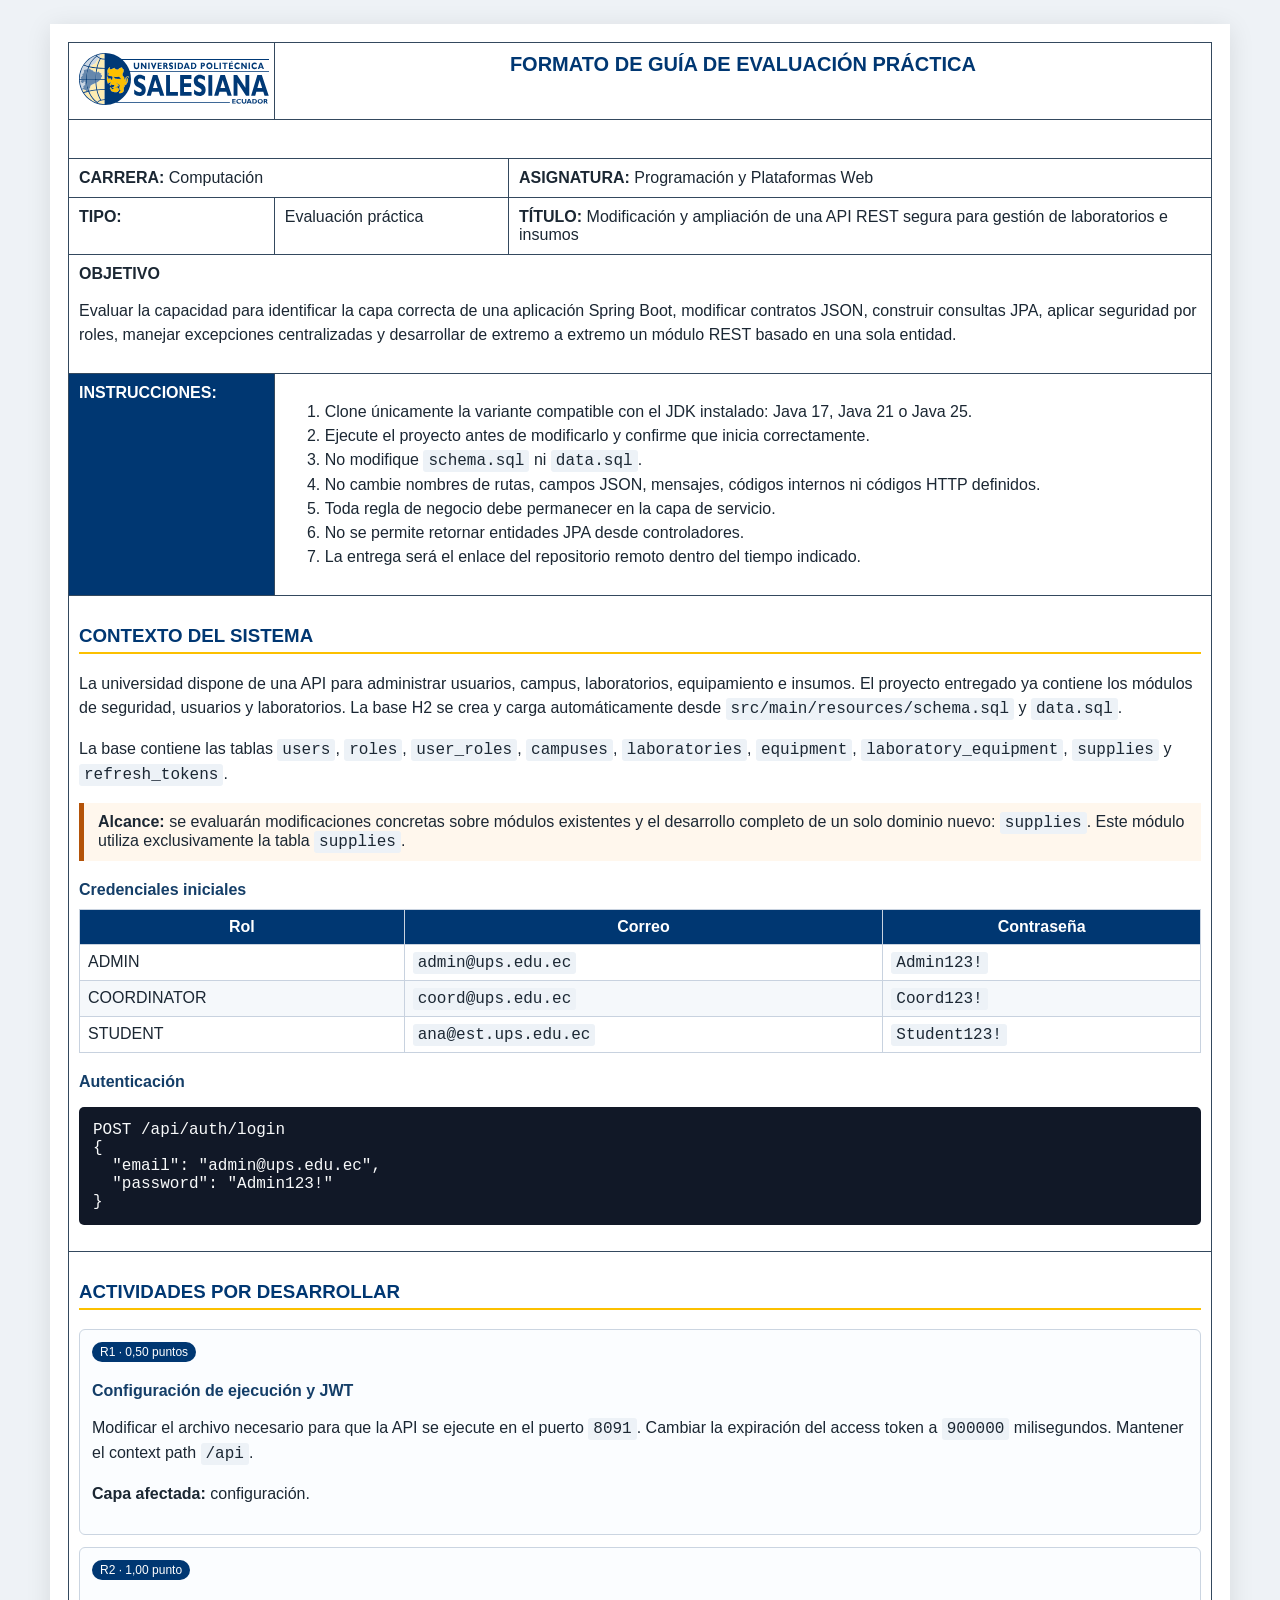
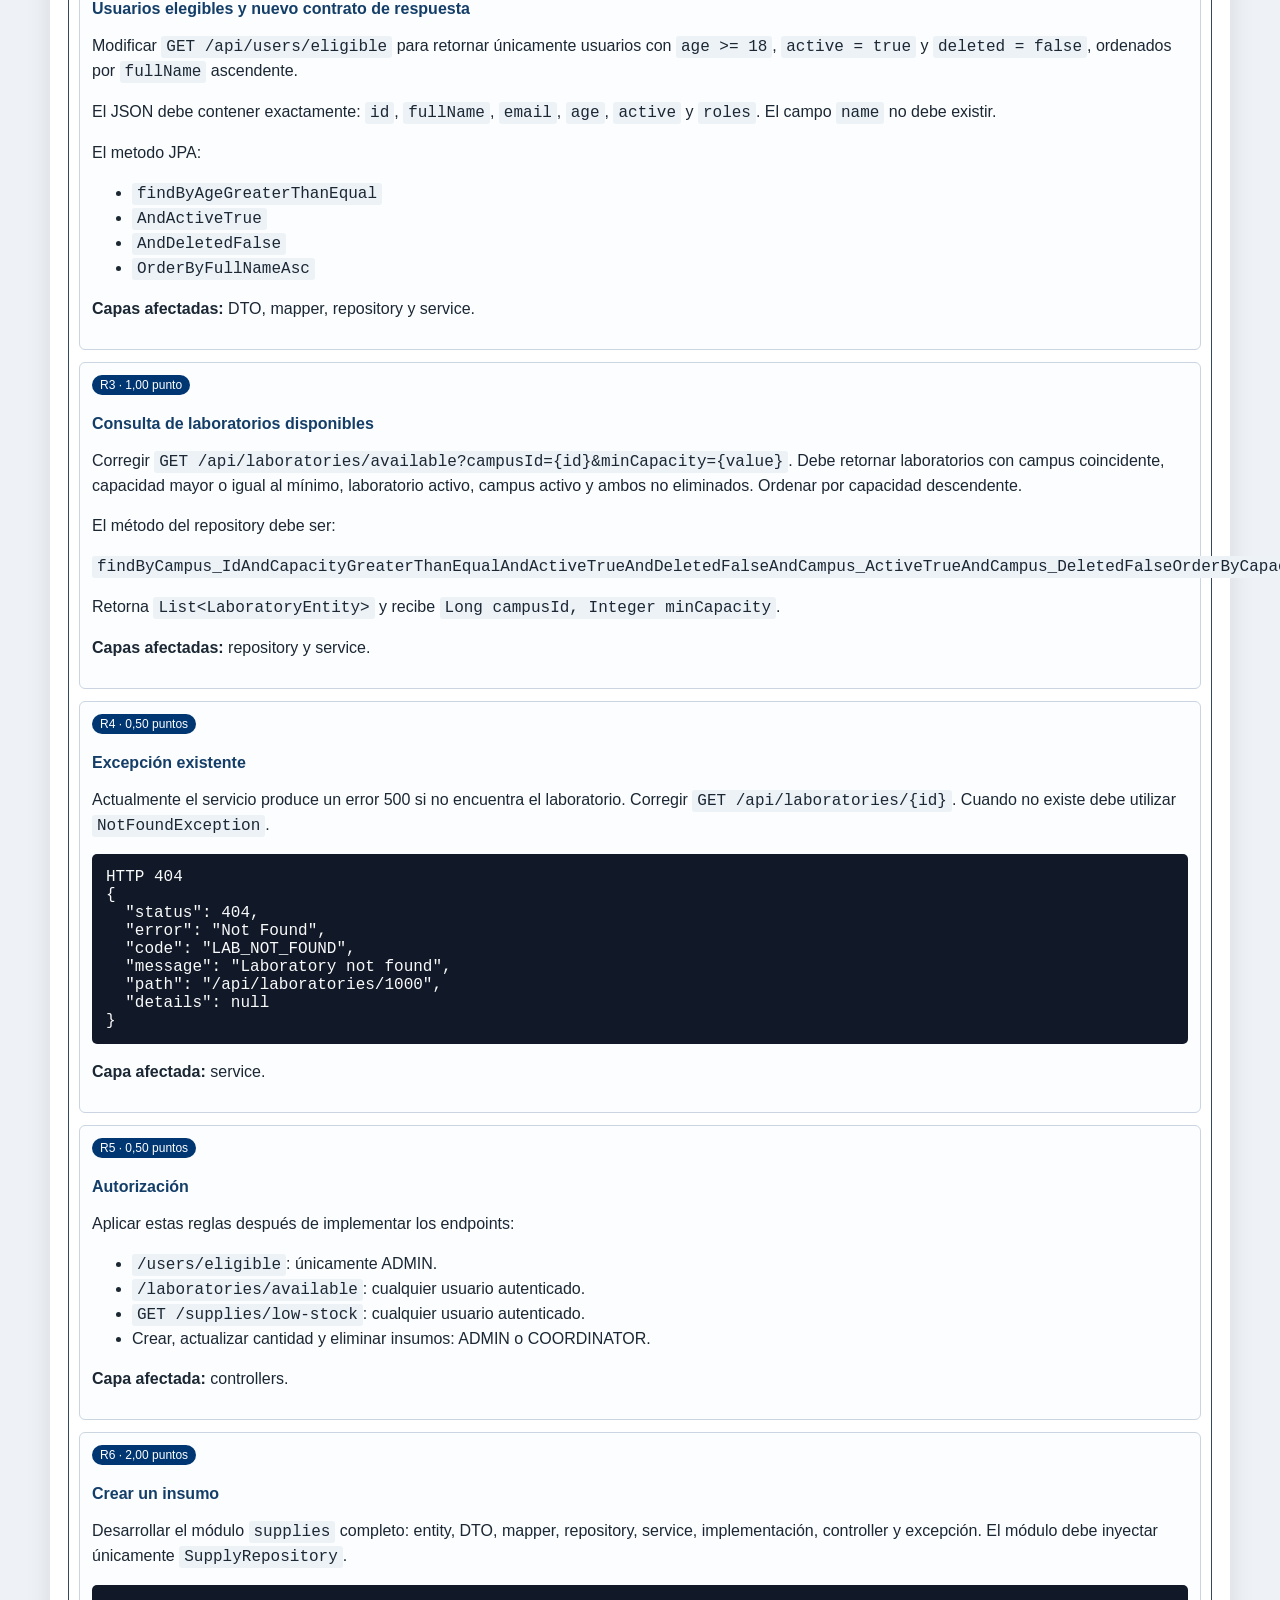
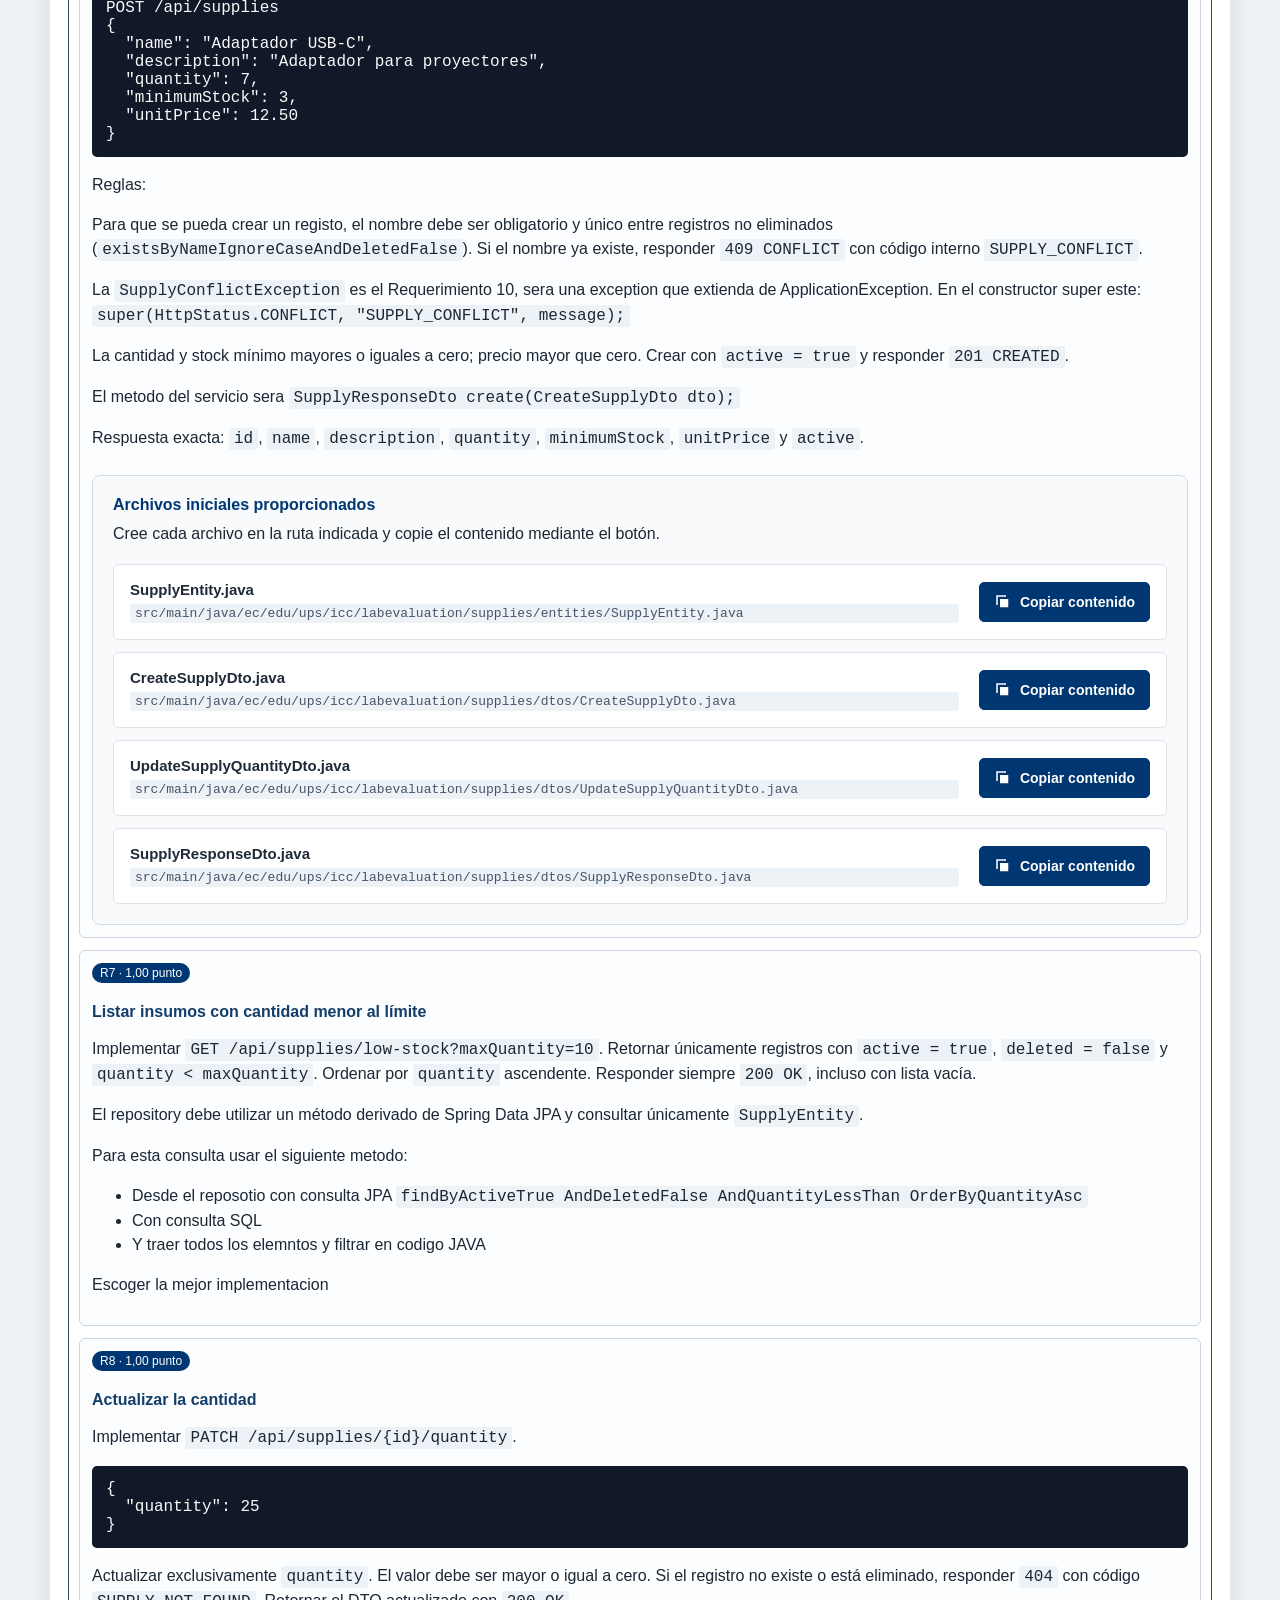
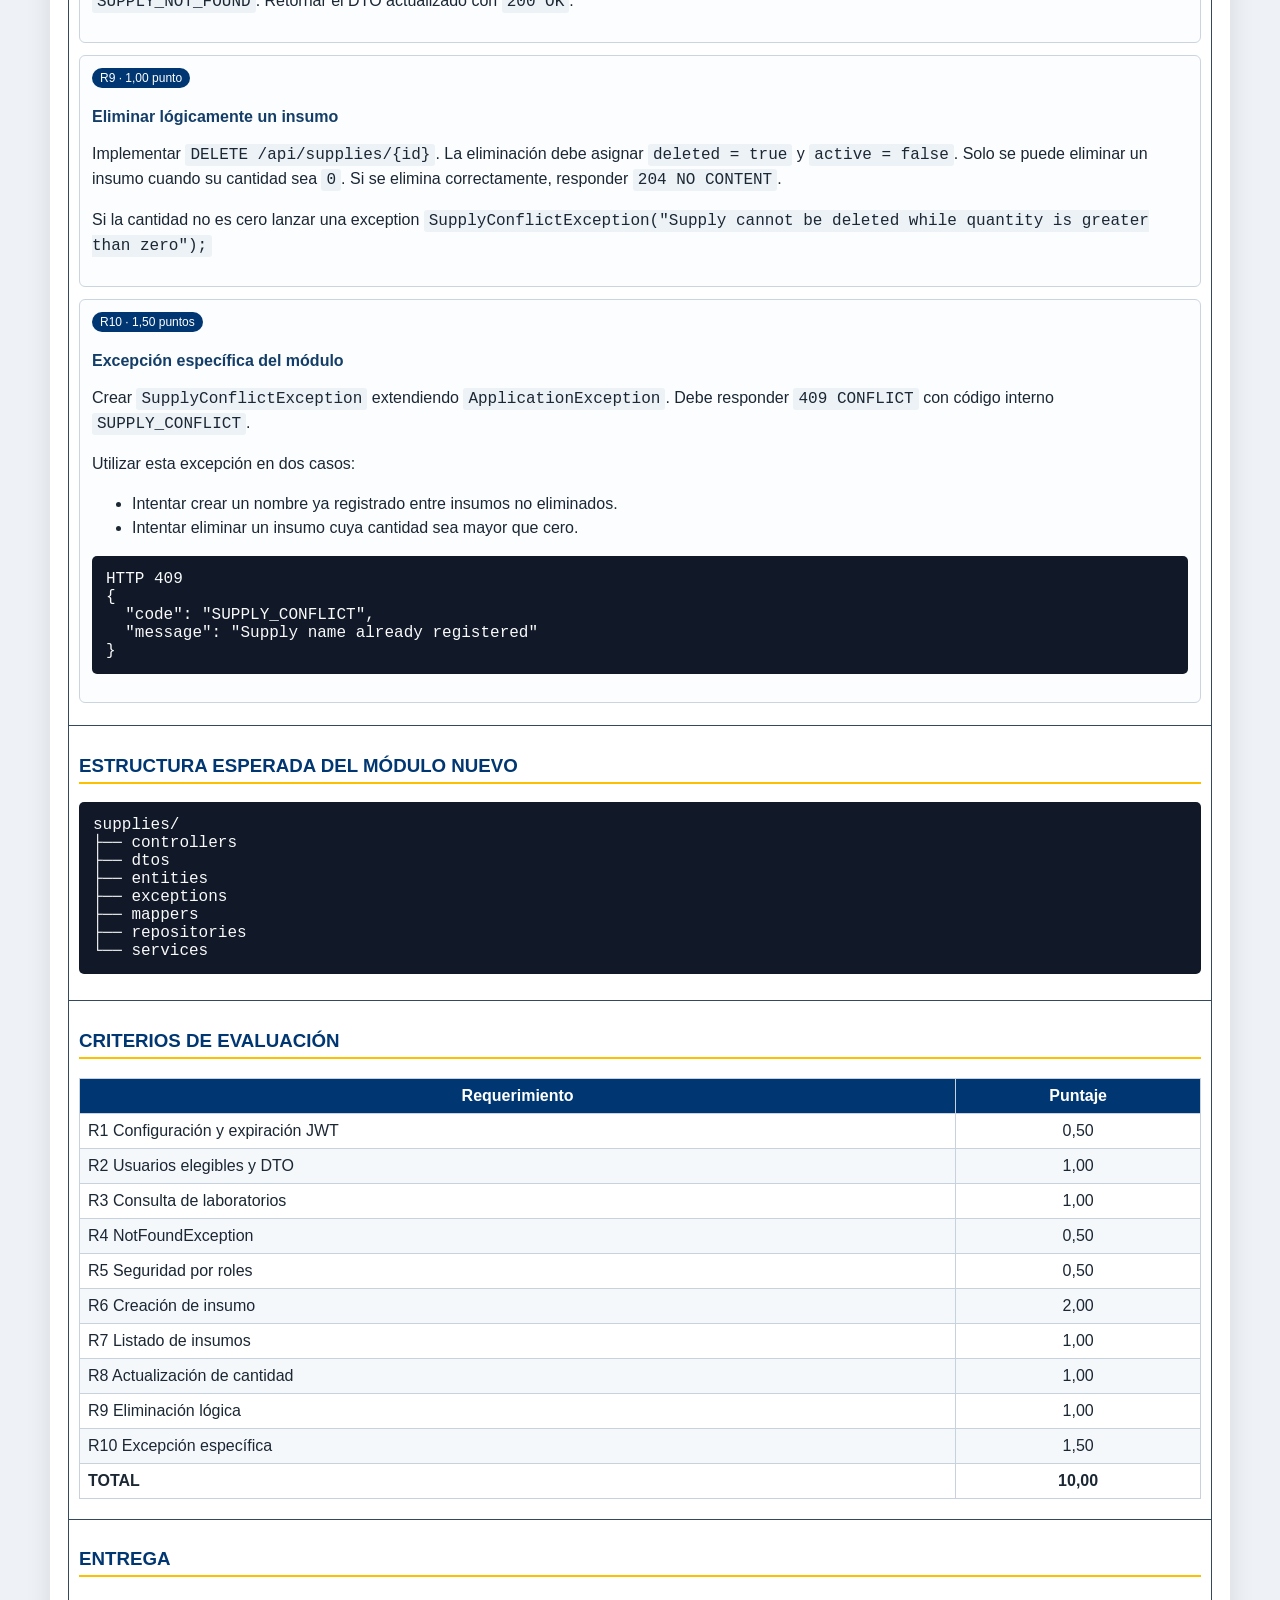
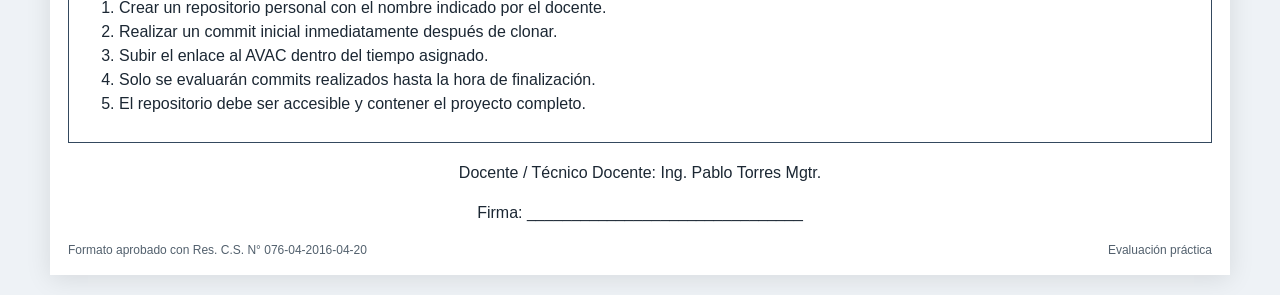
==== commit 53ee57ea: "upd" ====
--- a/evaluacion.html
+++ b/evaluacion.html
@@ -149,6 +149,14 @@
             <p>El JSON debe contener exactamente: <code>id</code>, <code>fullName</code>, <code>email</code>,
               <code>age</code>, <code>active</code> y <code>roles</code>. El campo <code>name</code> no debe existir.
             </p>
+            <p>El metodo JPA:</p>
+            <ul>
+
+              <li><code>findByAgeGreaterThanEqual</code></li>
+              <li><code>AndActiveTrue</code></li>
+              <li><code>AndDeletedFalse</code></li>
+              <li><code>OrderByFullNameAsc</code></li>
+            </ul>
             <p><strong>Capas afectadas:</strong> DTO, mapper, repository y service.</p>
           </div>
           <div class="requirement"><span class="badge">R3 · 1,00 punto</span>
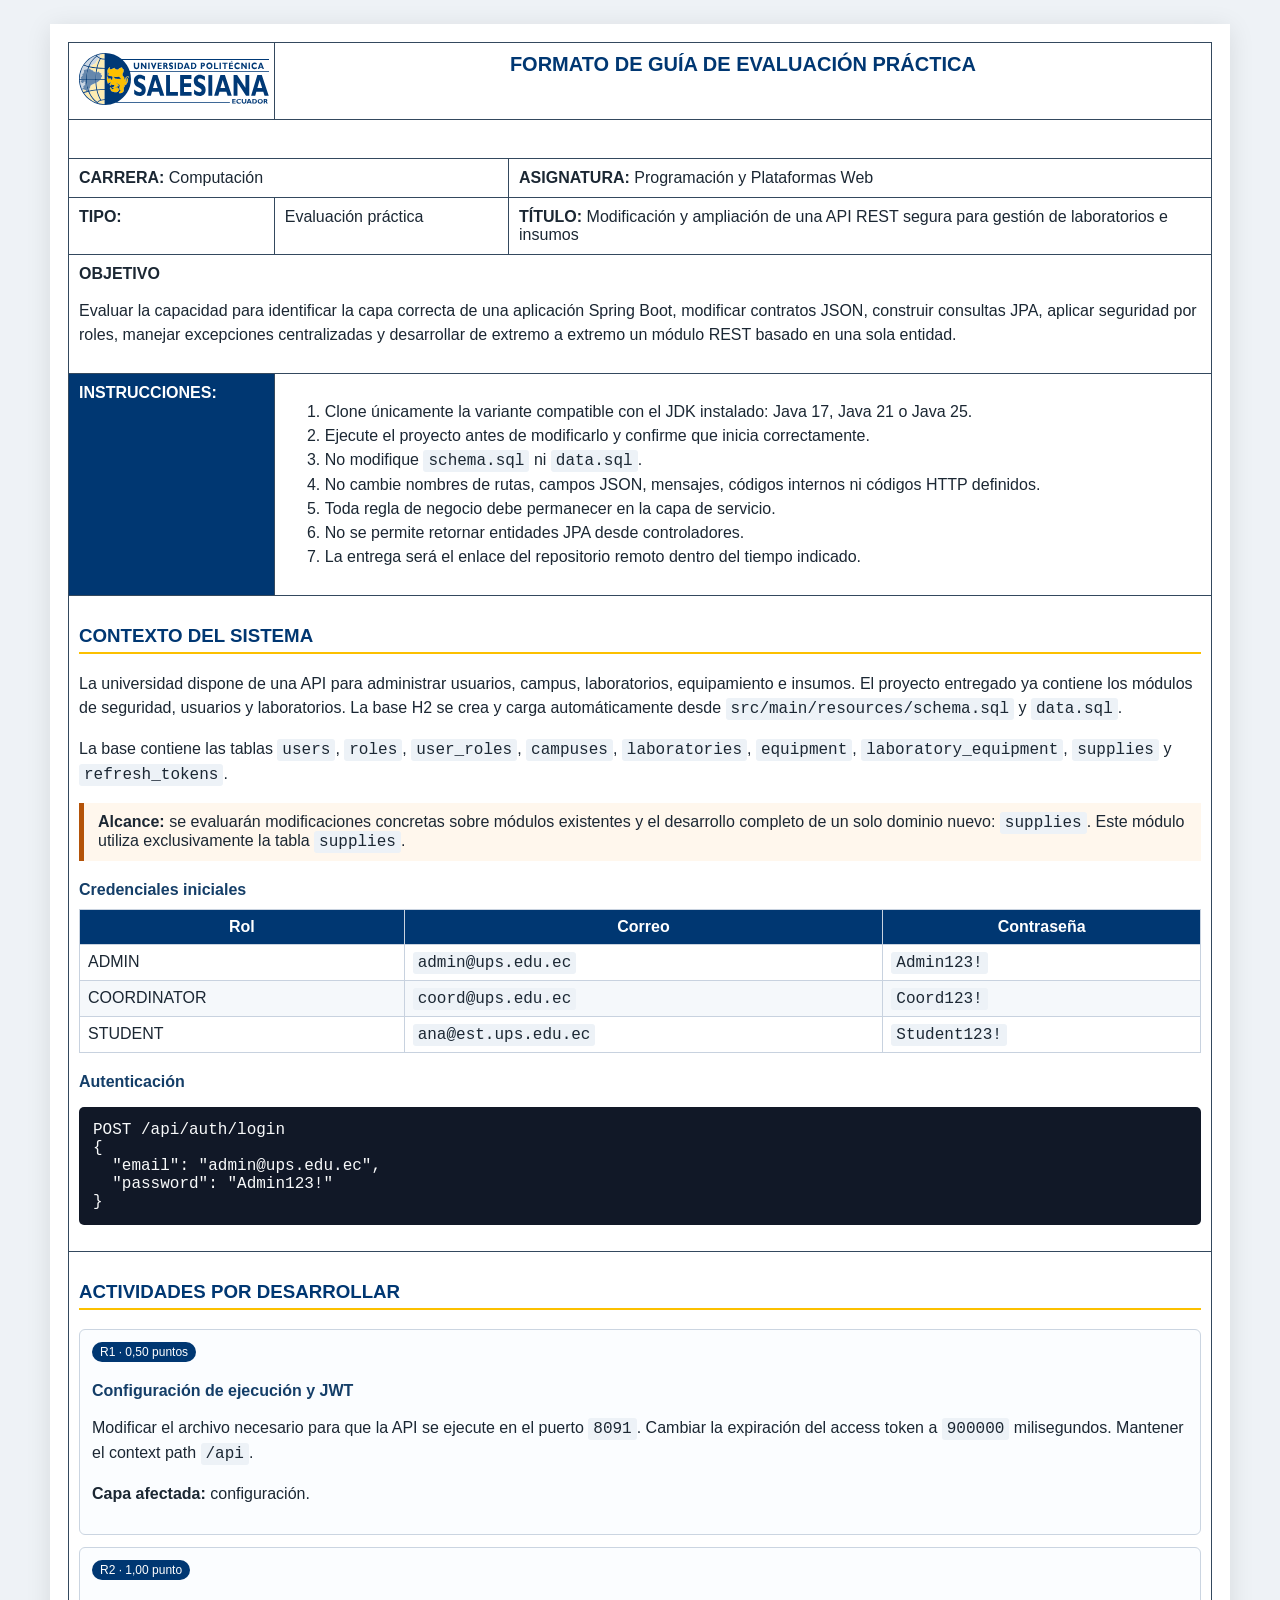
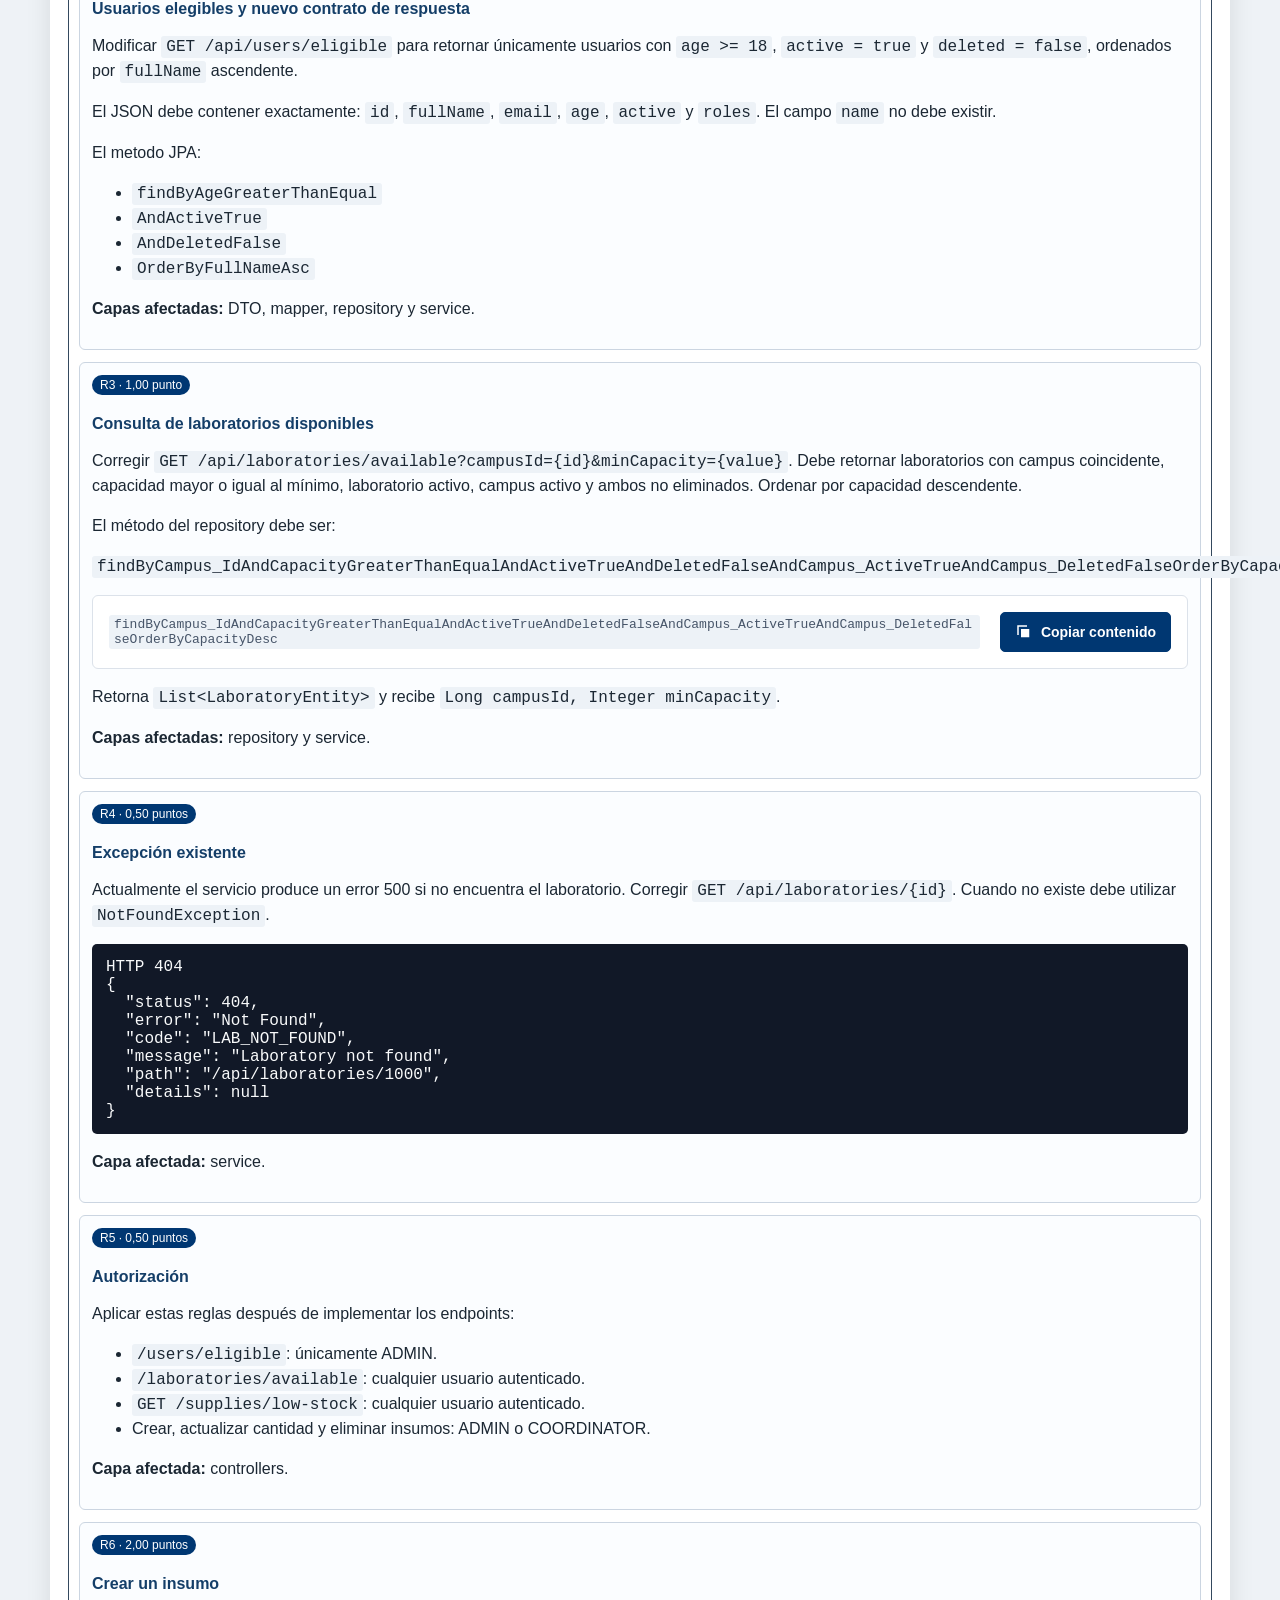
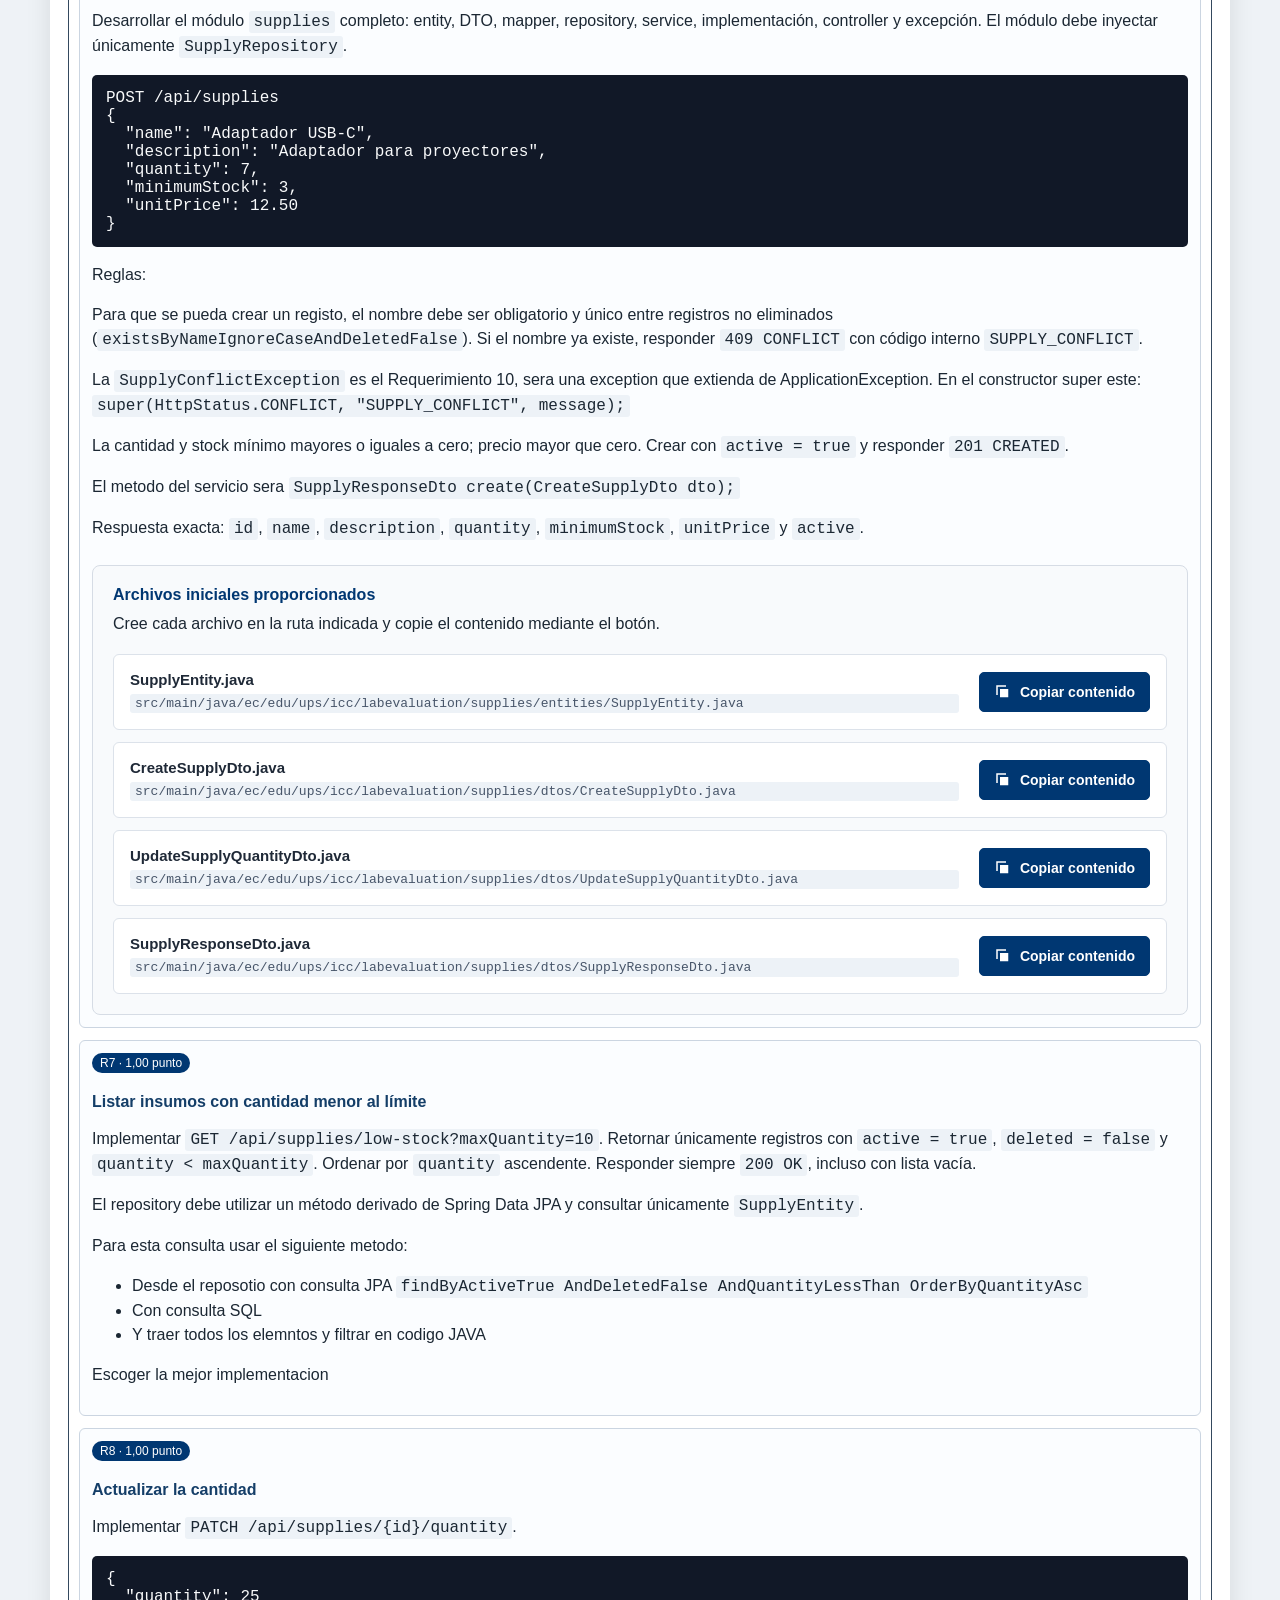
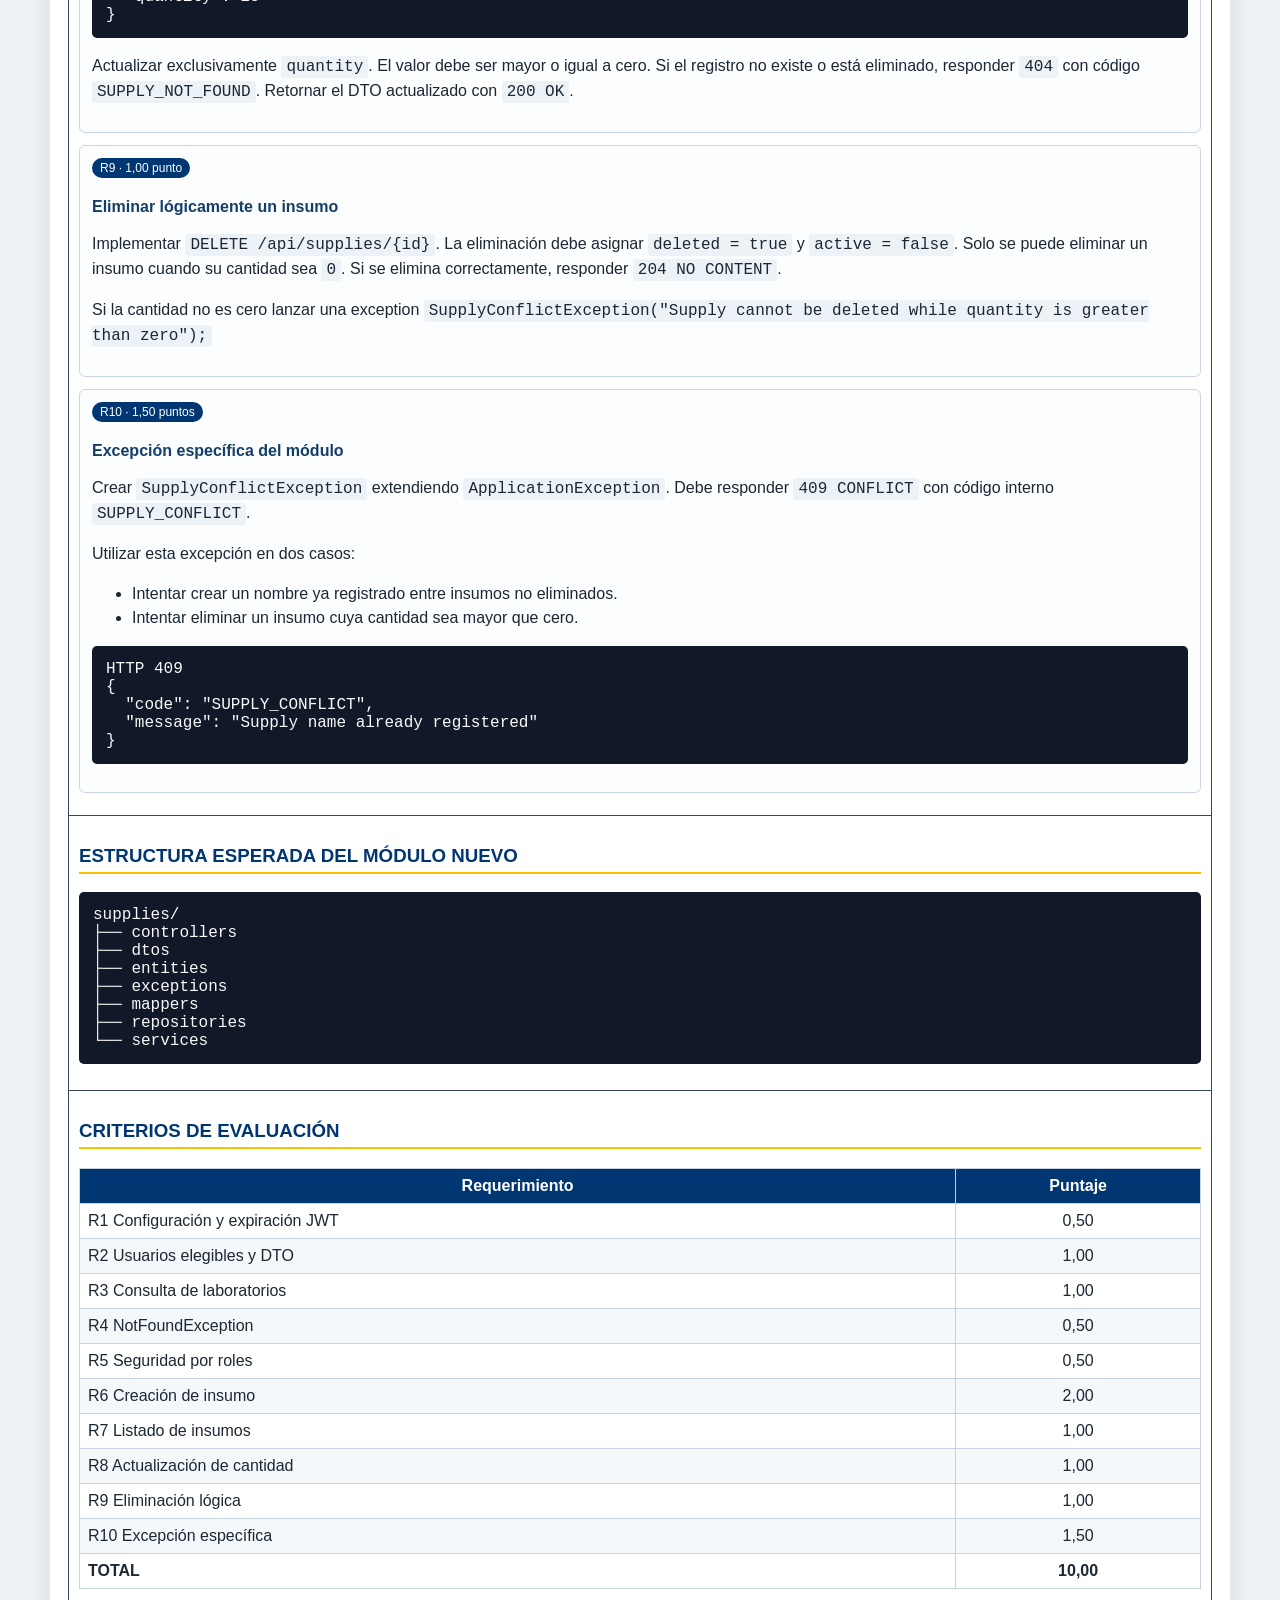
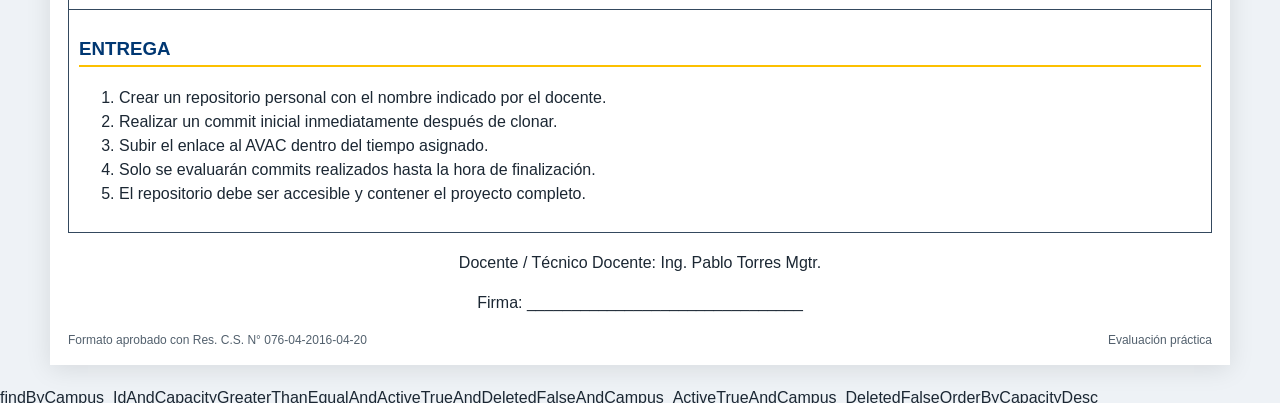
==== commit 9f89a6b6: "upd" ====
--- a/evaluacion.html
+++ b/evaluacion.html
@@ -168,6 +168,25 @@
             <p>
               <code>findByCampus_IdAndCapacityGreaterThanEqualAndActiveTrueAndDeletedFalseAndCampus_ActiveTrueAndCampus_DeletedFalseOrderByCapacityDesc</code>
             </p>
+            <div class="starter-file-card">
+              <div class="starter-file-information">
+                <code>findByCampus_IdAndCapacityGreaterThanEqualAndActiveTrueAndDeletedFalseAndCampus_ActiveTrueAndCampus_DeletedFalseOrderByCapacityDesc</code>
+              </div><button
+                type="button"
+                class="copy-file-button"
+                data-copy-source="jpa-method"
+                onclick="copyStarterFile(this)"
+              ><svg
+                  viewBox="0 0 24 24"
+                  aria-hidden="true"
+                  class="copy-icon"
+                >
+                  <path
+                    d="M8 8h11v11H8V8Zm-3 8H3V3h13v2H5v11Z"
+                    fill="currentColor"
+                  />
+                </svg><span>Copiar contenido</span></button>
+            </div>
             <p>Retorna <code>List&lt;LaboratoryEntity&gt;</code> y recibe
               <code>Long campusId, Integer minCapacity</code>.
             </p>
@@ -427,6 +446,9 @@
               @NotNull @Min(0) Integer quantity) {
               }
             </template>
+            <template
+              id="jpa-method">findByCampus_IdAndCapacityGreaterThanEqualAndActiveTrueAndDeletedFalseAndCampus_ActiveTrueAndCampus_DeletedFalseOrderByCapacityDesc
+            </template>
             <template id="supply-response-dto-source">package ec.edu.ups.icc.labevaluation.supplies.dtos;
 
               import java.math.BigDecimal;
@@ -622,4 +644,7 @@
   </script>
 </body>
 
-</html>+</html>
+
+
+findByCampus_IdAndCapacityGreaterThanEqualAndActiveTrueAndDeletedFalseAndCampus_ActiveTrueAndCampus_DeletedFalseOrderByCapacityDesc
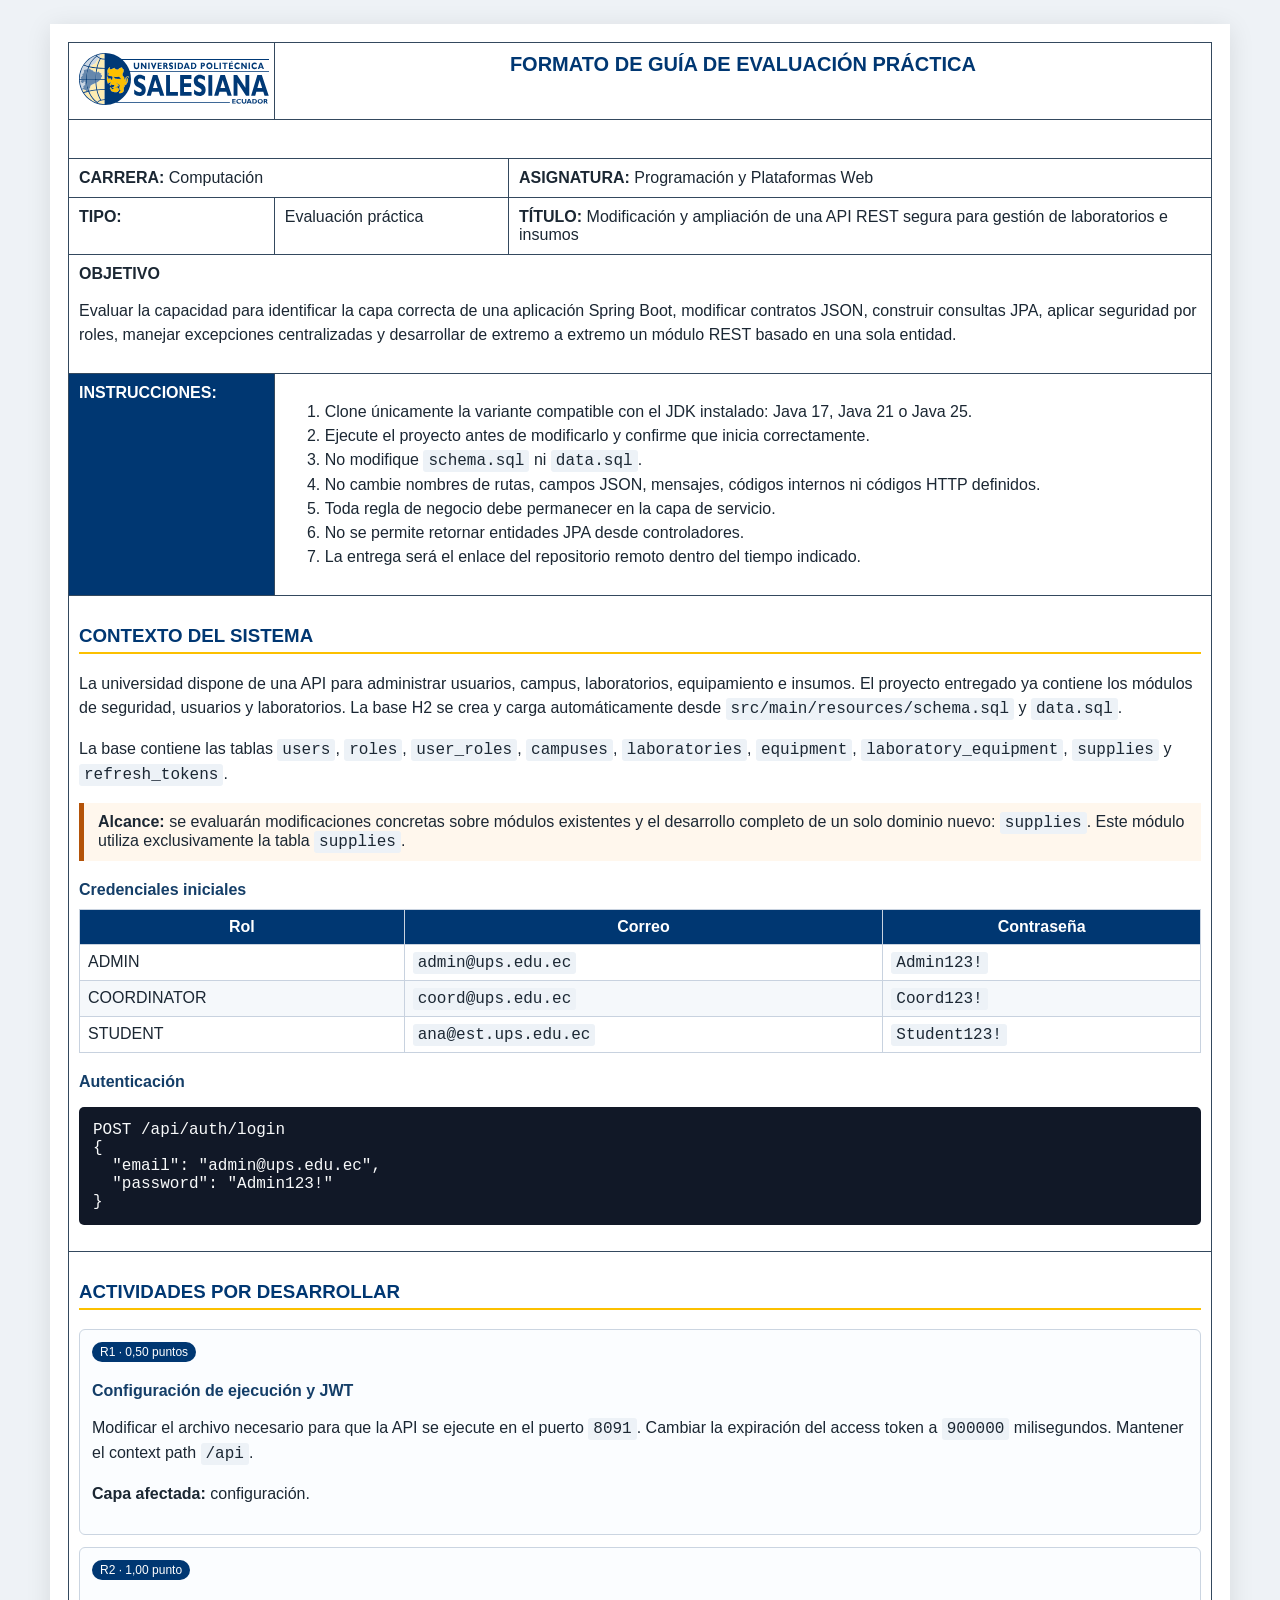
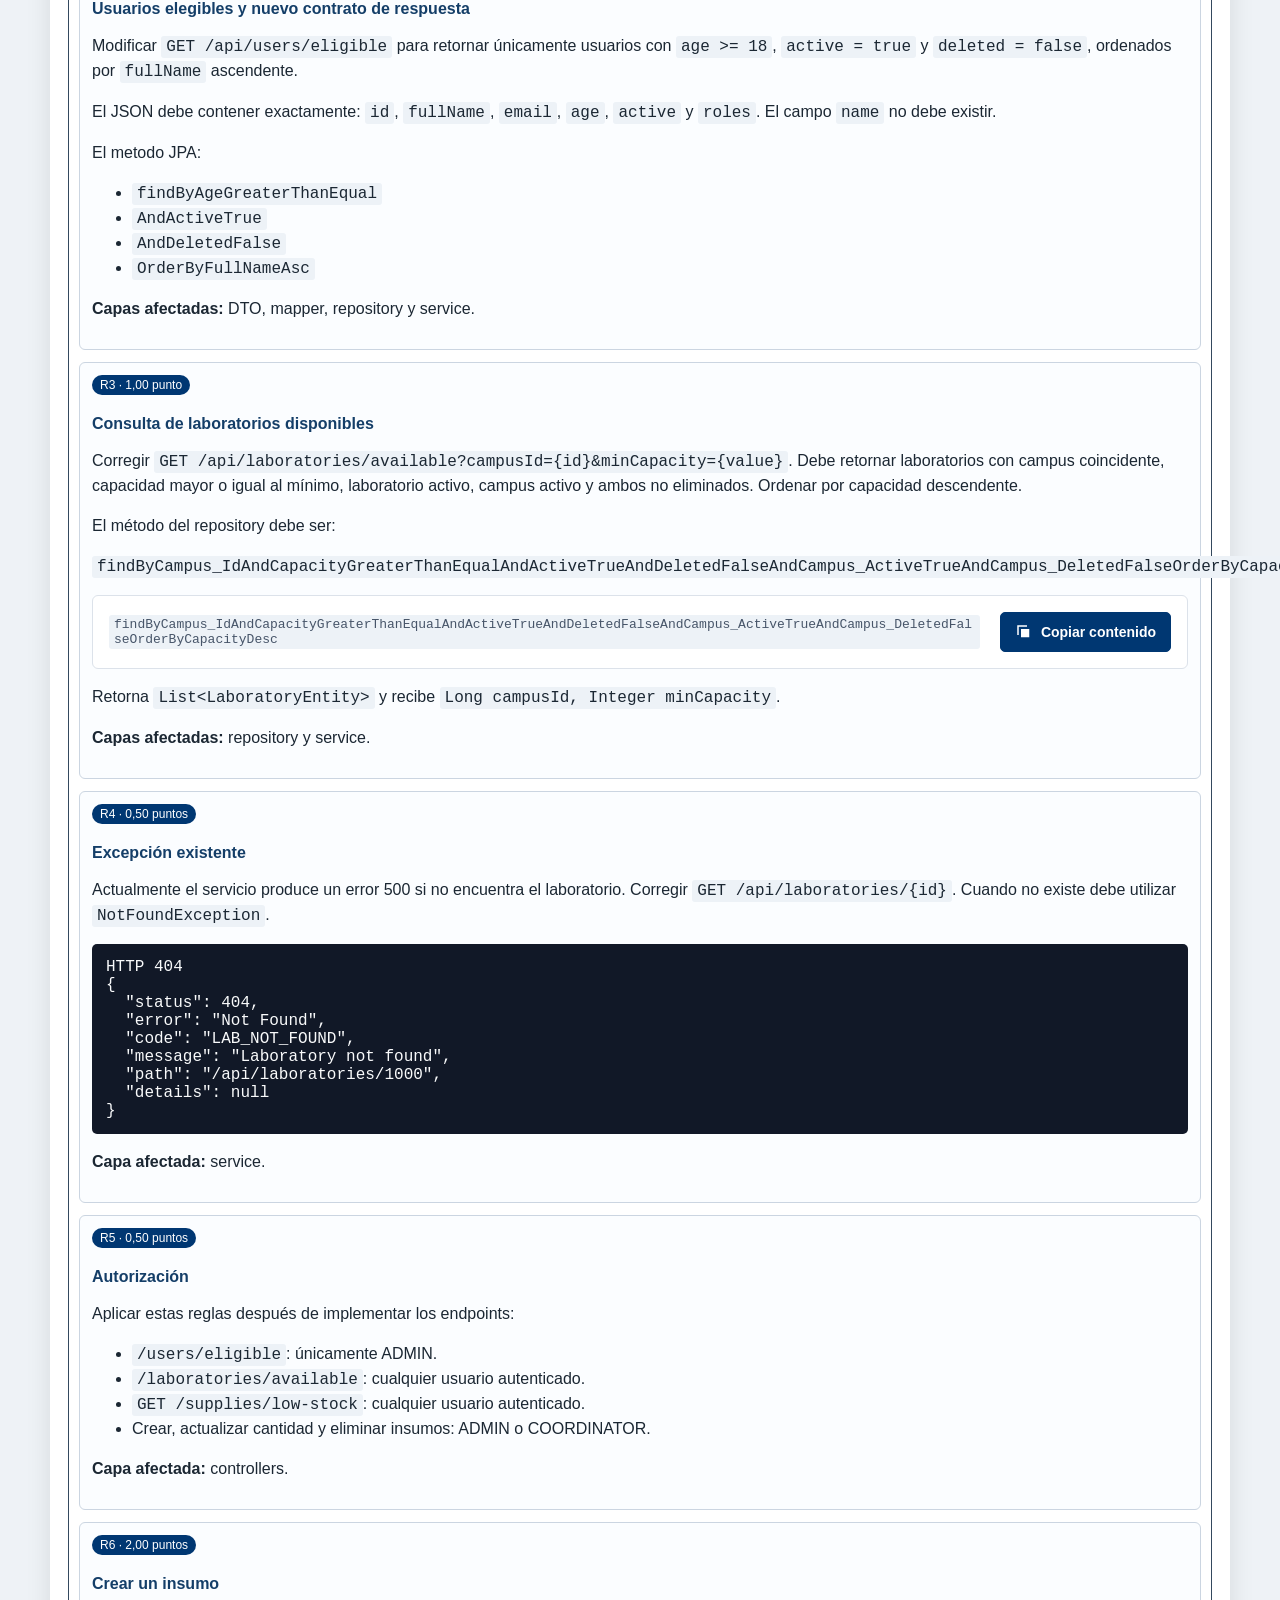
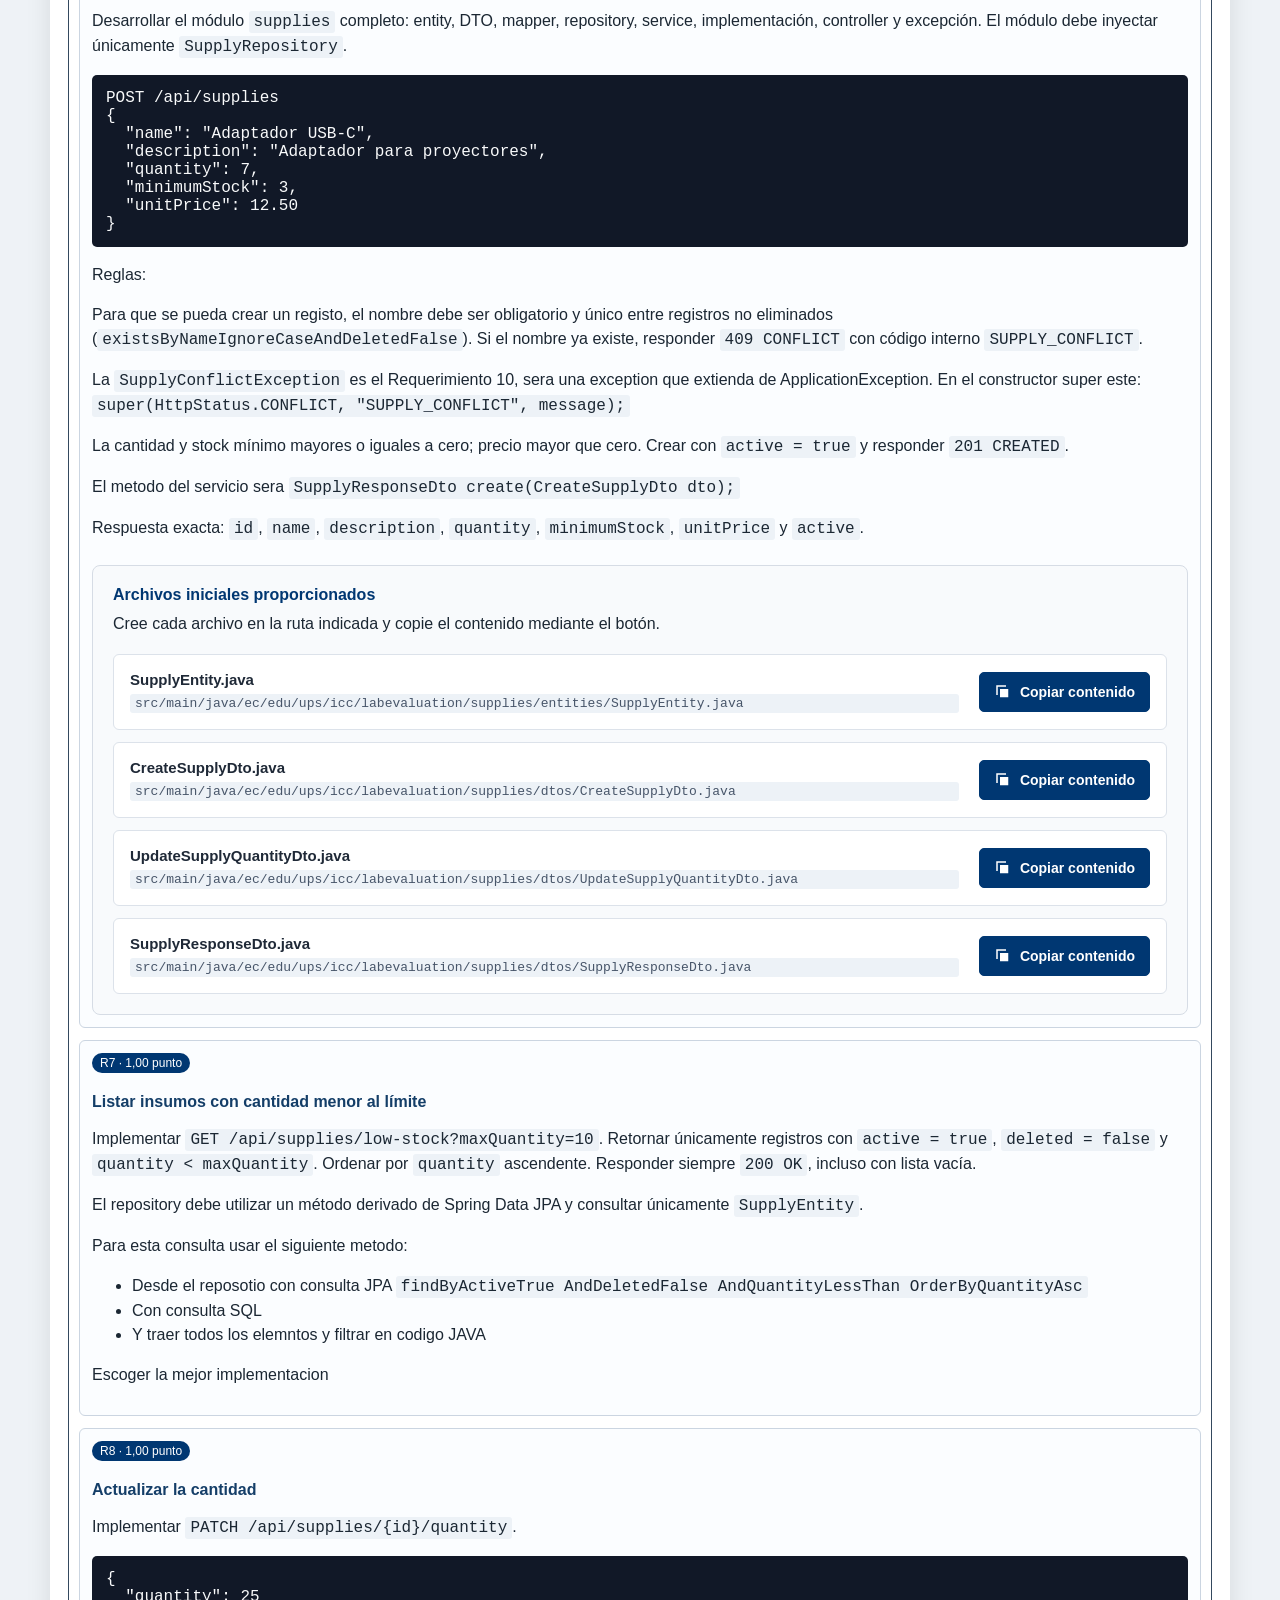
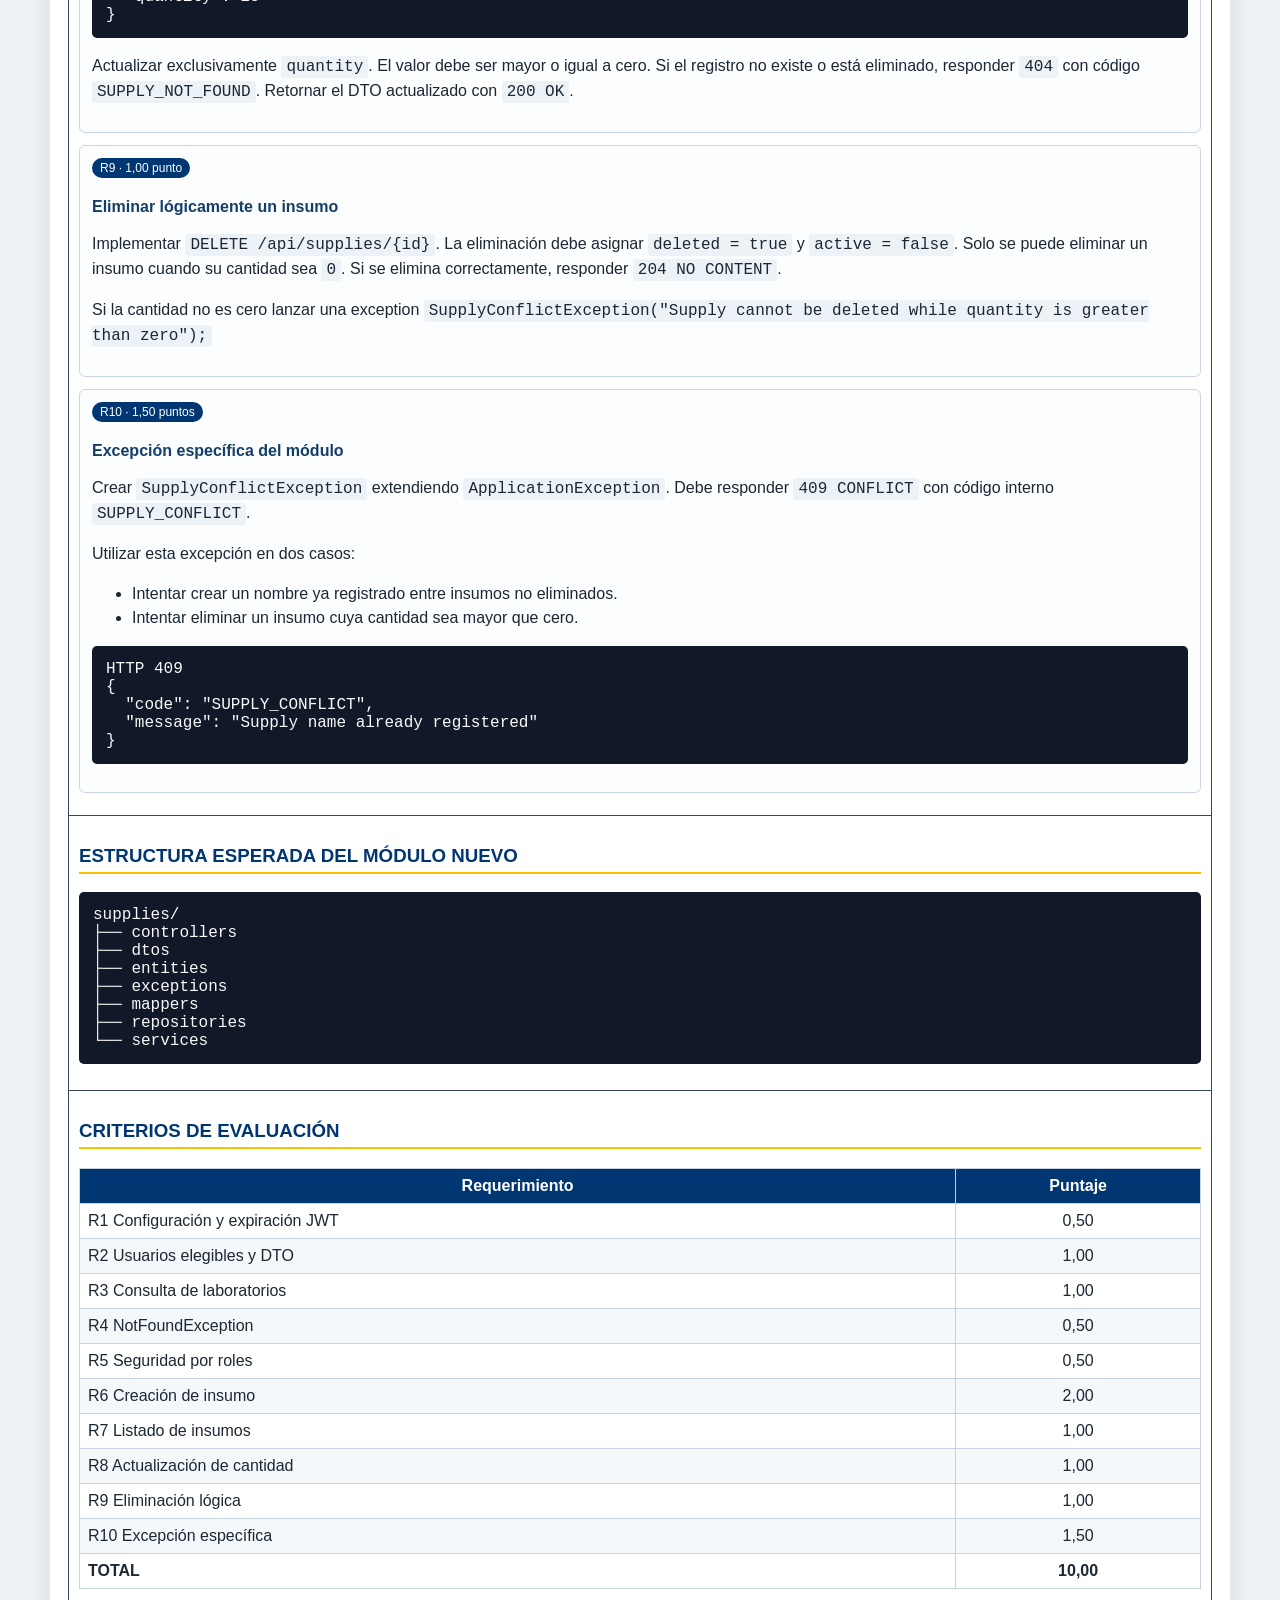
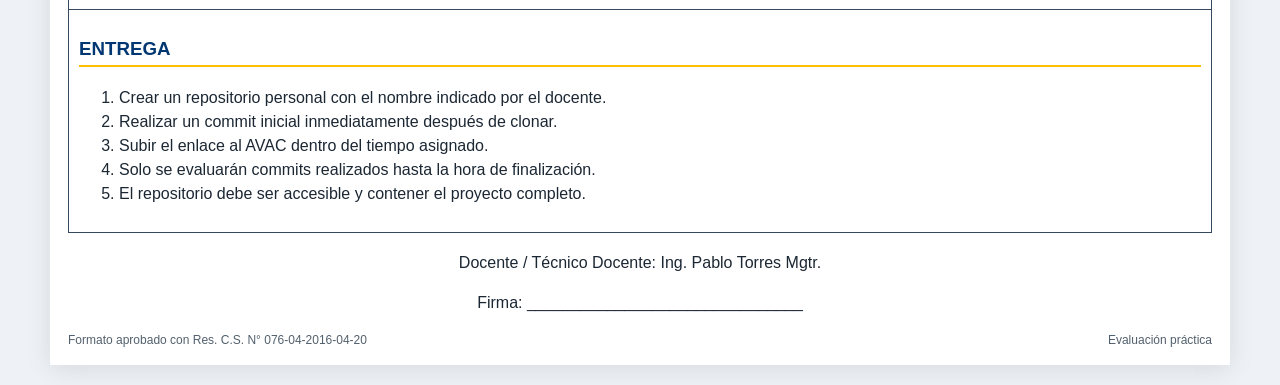
==== commit cffcfd81: "upd" ====
--- a/evaluacion.html
+++ b/evaluacion.html
@@ -644,7 +644,4 @@
   </script>
 </body>
 
-</html>
-
-
-findByCampus_IdAndCapacityGreaterThanEqualAndActiveTrueAndDeletedFalseAndCampus_ActiveTrueAndCampus_DeletedFalseOrderByCapacityDesc+</html>
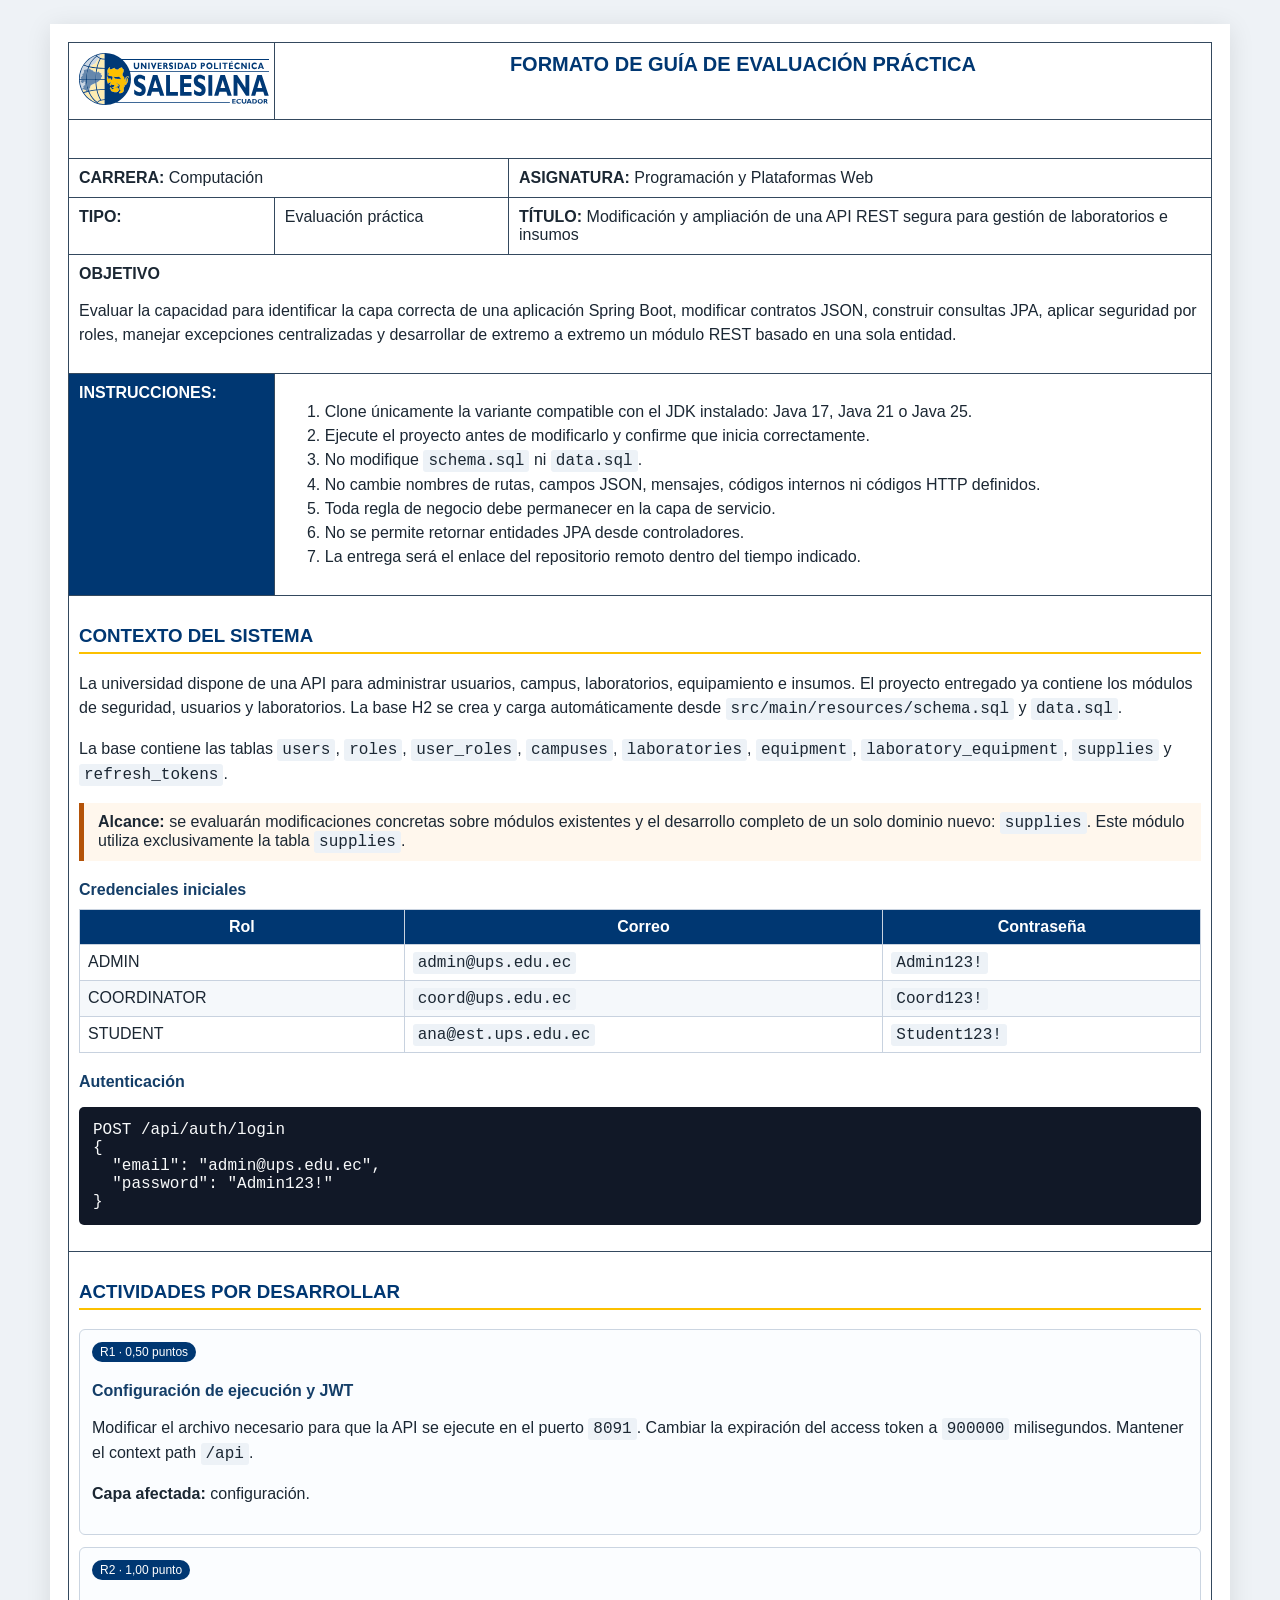
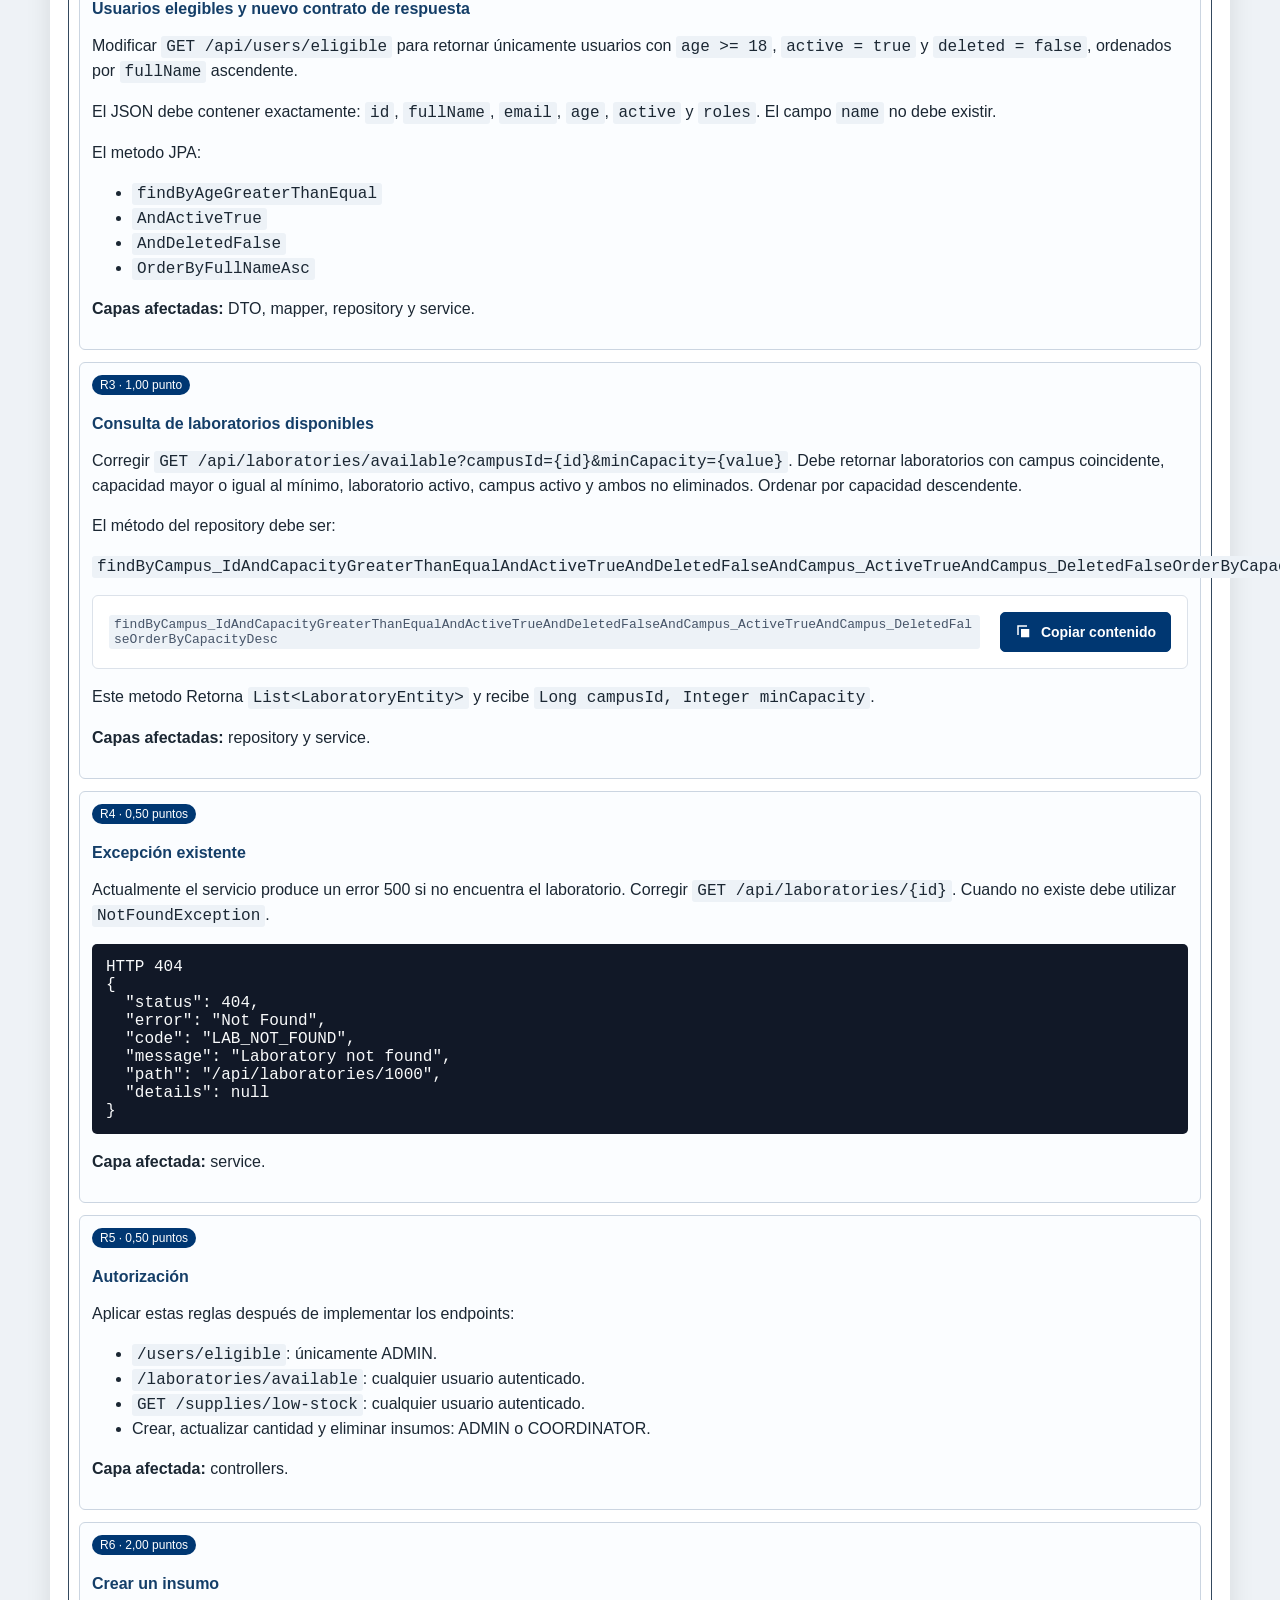
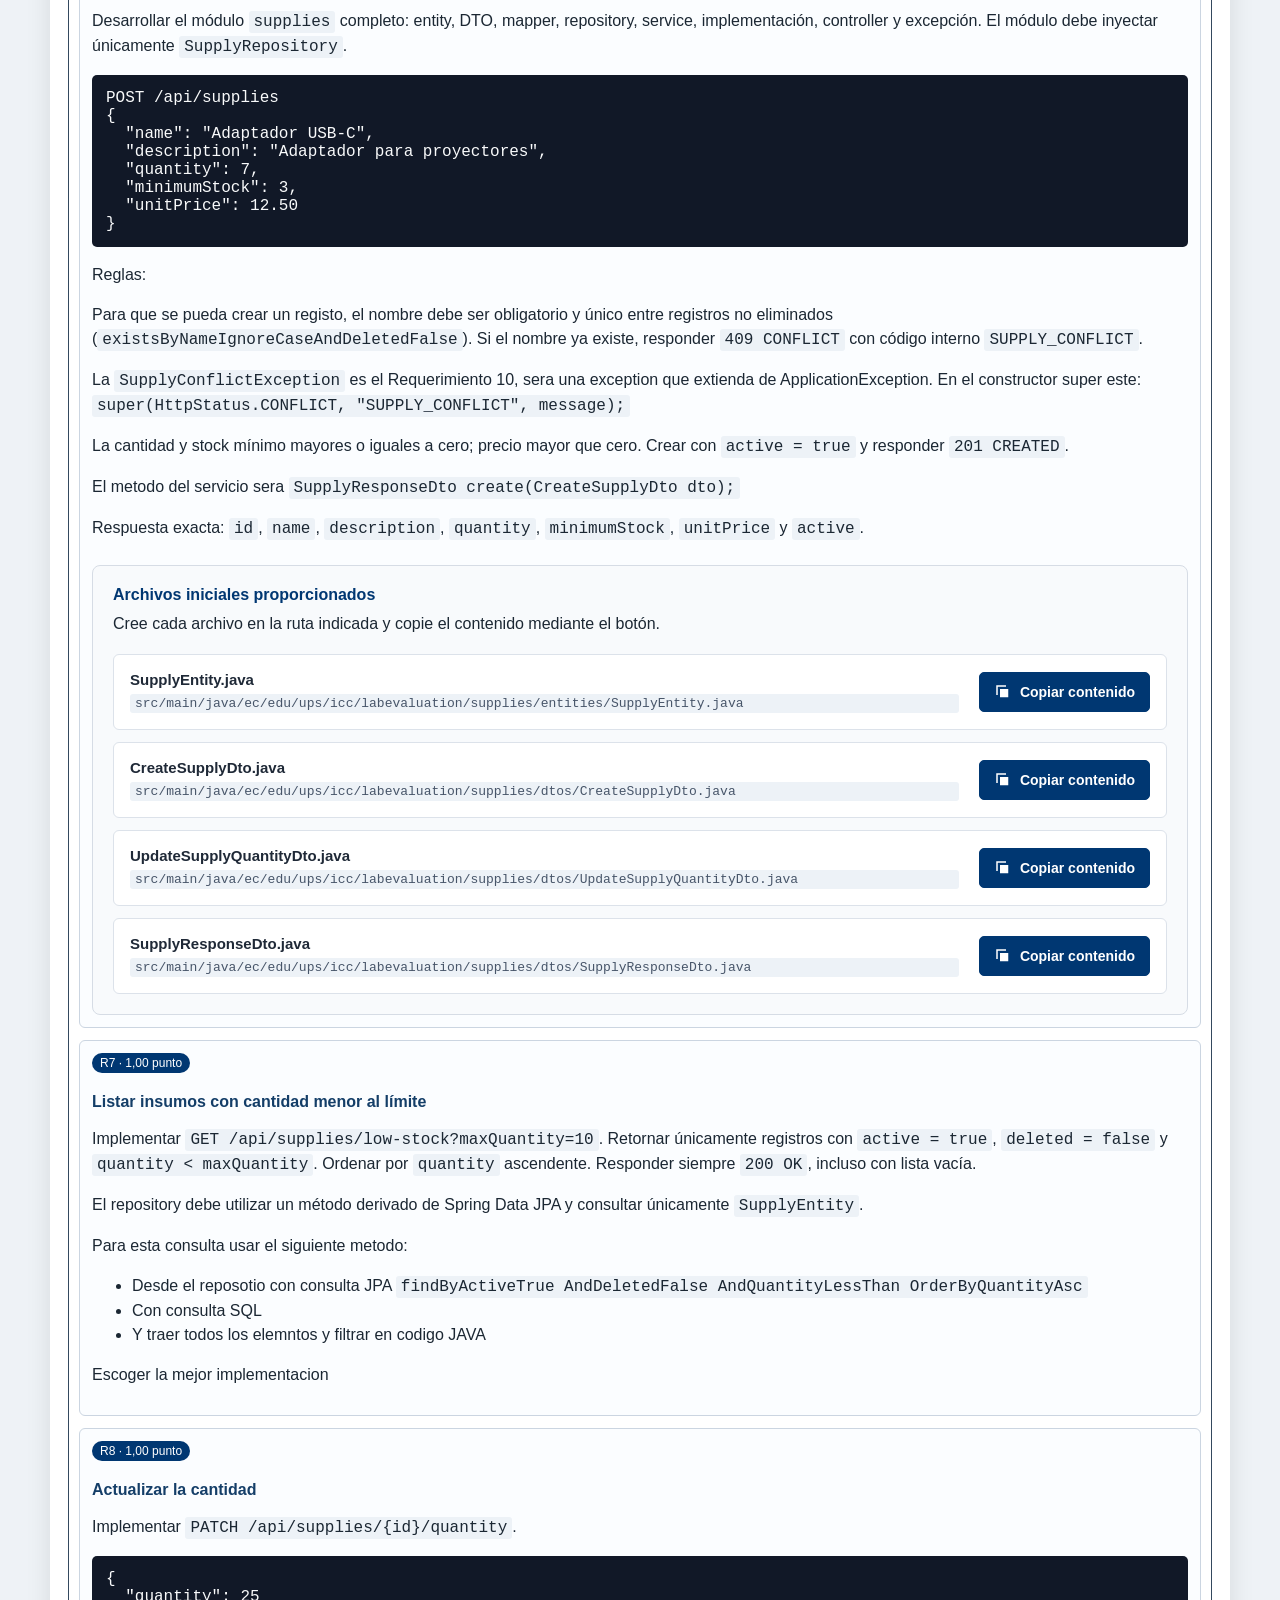
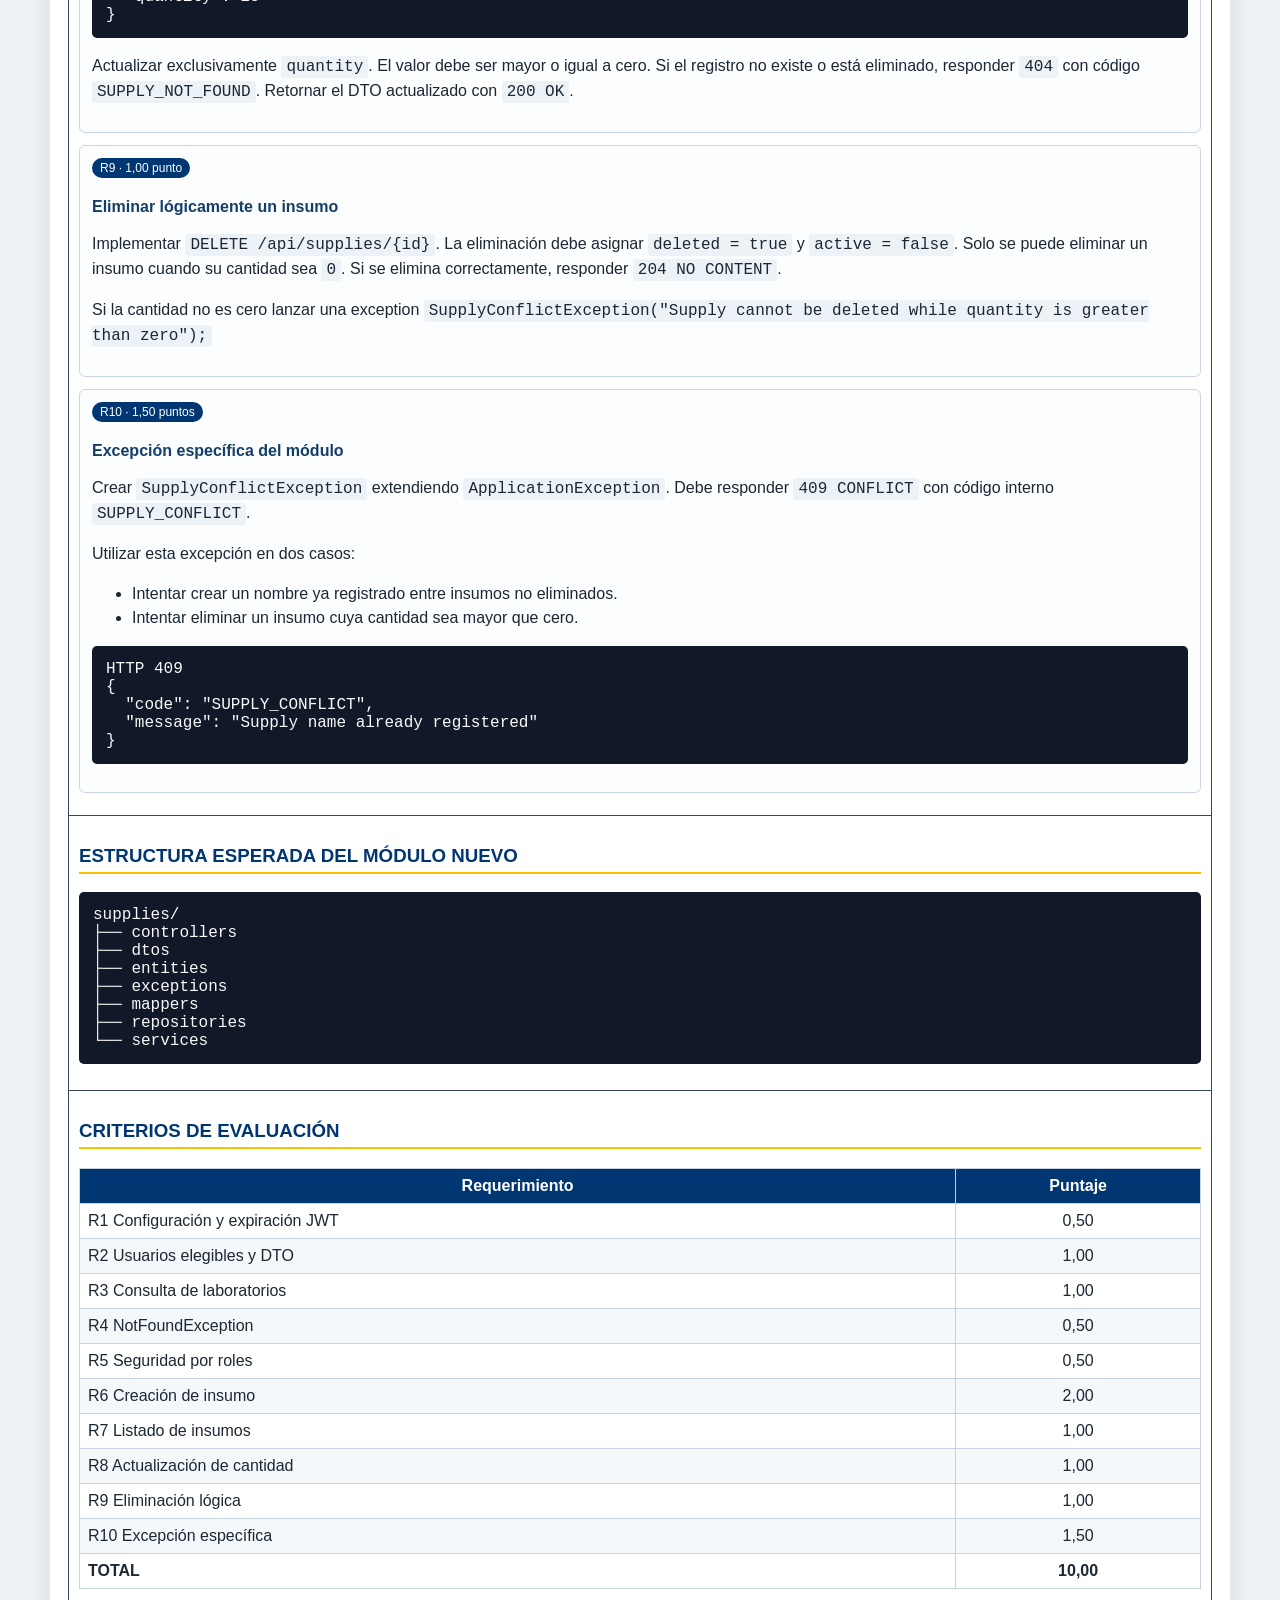
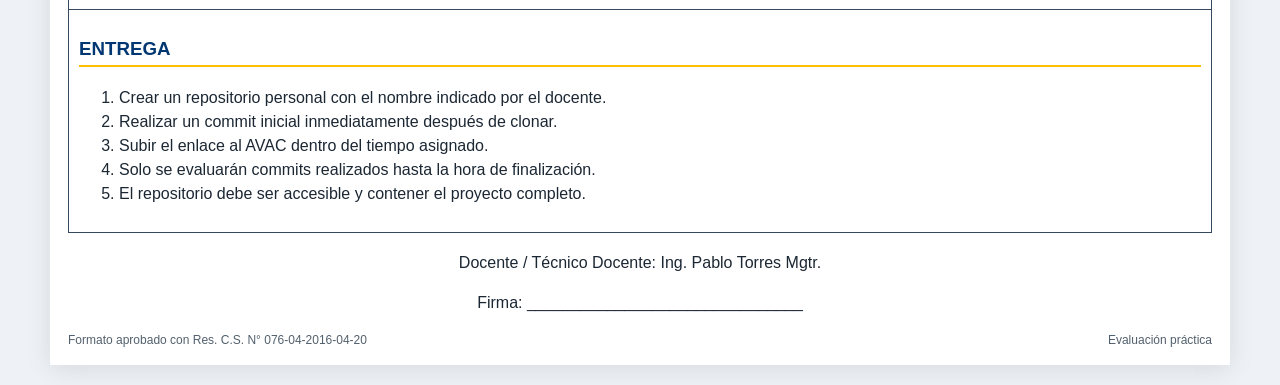
==== commit 4035295a: "upd 2" ====
--- a/evaluacion.html
+++ b/evaluacion.html
@@ -187,7 +187,7 @@
                   />
                 </svg><span>Copiar contenido</span></button>
             </div>
-            <p>Retorna <code>List&lt;LaboratoryEntity&gt;</code> y recibe
+            <p>Este metodo Retorna <code>List&lt;LaboratoryEntity&gt;</code> y recibe
               <code>Long campusId, Integer minCapacity</code>.
             </p>
             <p><strong>Capas afectadas:</strong> repository y service.</p>
